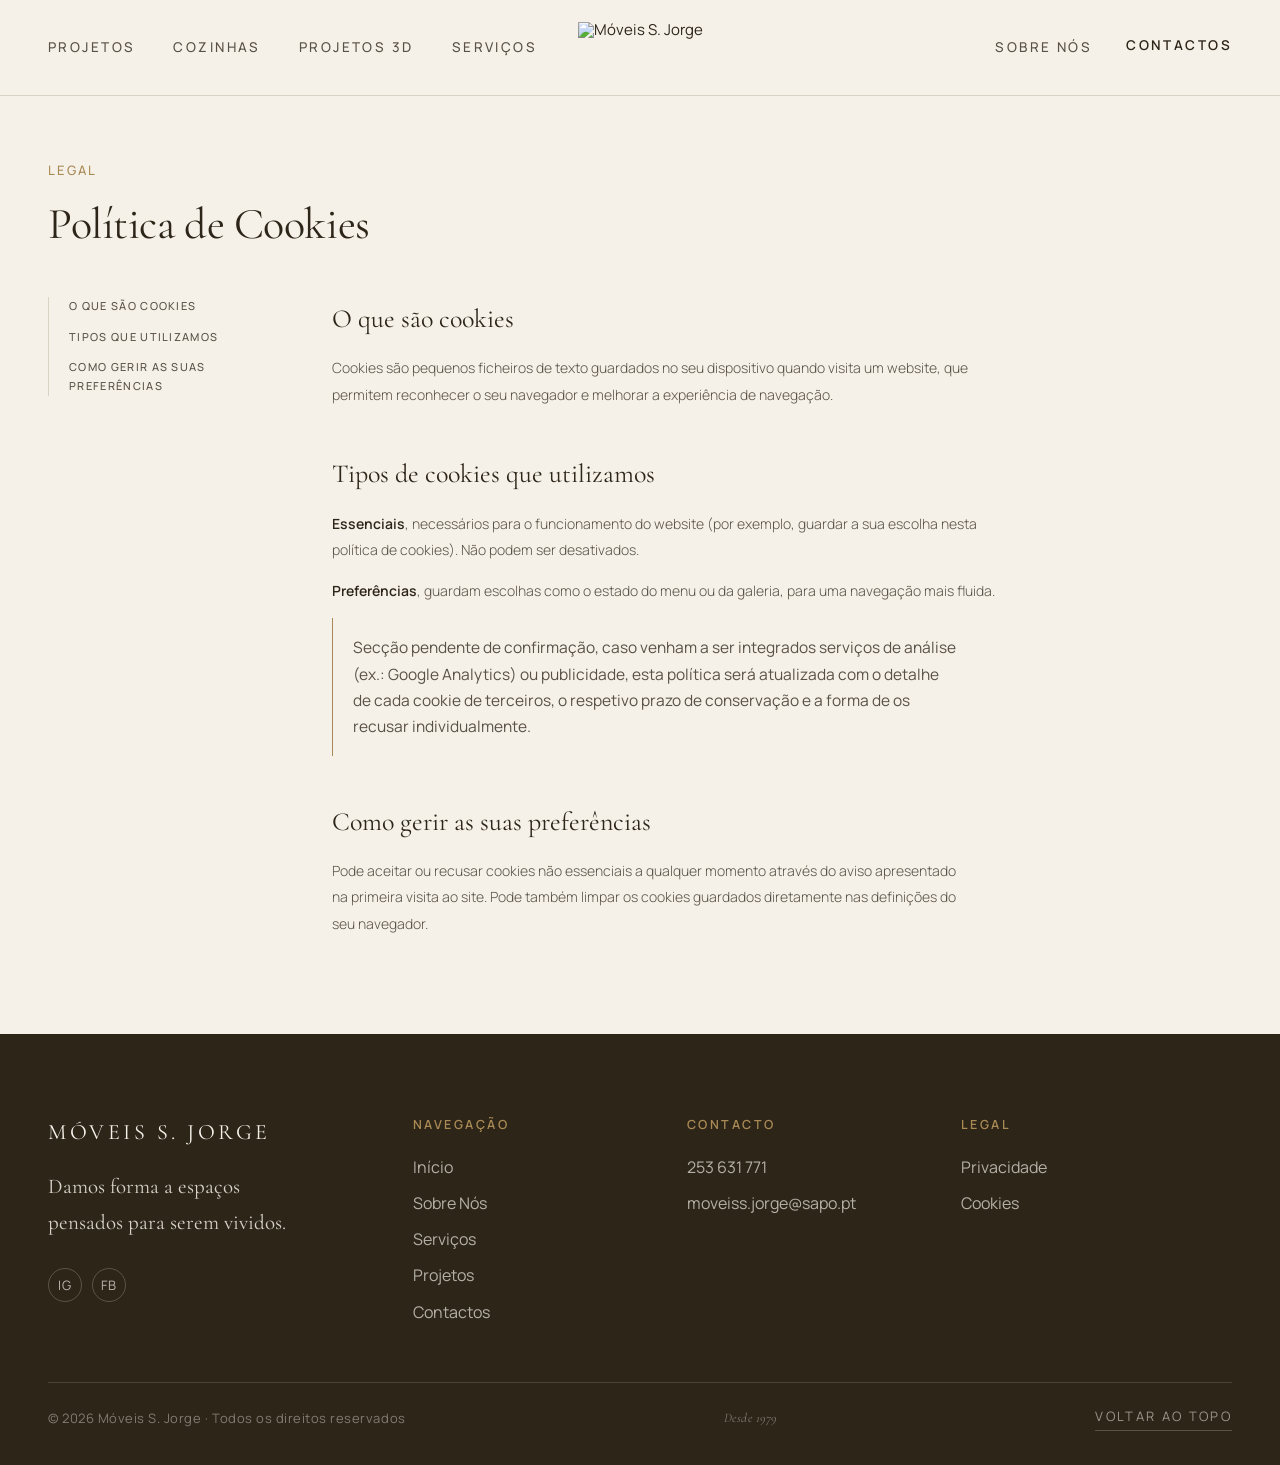
==== politica-de-cookies.html @ 5cee1e15 "Add files via upload" ====
<!DOCTYPE html>
<html lang="pt-PT">
<head>
<meta charset="UTF-8">
<meta name="viewport" content="width=device-width, initial-scale=1.0">
<title>Política de Cookies | Móveis S. Jorge</title>
<meta name="robots" content="noindex">
<link href="https://fonts.googleapis.com/css2?family=Cormorant+Garamond:ital,wght@0,300;0,400;0,500;0,600;1,300;1,400;1,500;1,600&family=Manrope:wght@300;400;500;600;700;800&display=swap" rel="stylesheet">
<link rel="stylesheet" href="css/style.css">
<link rel="stylesheet" href="css/mobile.css">
</head>
<body>

<nav class="nav" id="main-nav" role="navigation" aria-label="Navegação principal">
  <div class="nav-links">
    <a class="nav-link" href="projetos.html">Projetos</a>
    <a class="nav-link" href="projetos.html#cozinhas">Cozinhas</a>
    <a class="nav-link" href="projetos.html#propostas-3d">Projetos 3D</a>
    <a class="nav-link" href="servicos.html">Serviços</a>
  </div>
  <a class="nav-logo" href="index.html">
    <img src="assets/img/logo-sjorge.png" alt="Móveis S. Jorge" class="logo-img">
  </a>
  <div class="nav-right">
    <a class="nav-right-link" href="sobre-nos.html">Sobre Nós</a>
    <a class="nav-cta" href="sobre-nos.html#lojas">Contactos</a>
    <button class="nav-toggle" id="nav-toggle" aria-expanded="false" aria-controls="nav-panel" aria-label="Abrir menu">
      <span></span><span></span><span></span>
    </button>
  </div>
</nav>

<div class="nav-panel" id="nav-panel" role="dialog" aria-modal="true" aria-label="Menu de navegação">
  <div class="nav-panel-links">
    <a class="nav-panel-link" href="index.html">Início</a>
    <a class="nav-panel-link" href="sobre-nos.html">Sobre Nós</a>
    <a class="nav-panel-link" href="servicos.html">Serviços</a>
    <a class="nav-panel-link" href="projetos.html">Projetos</a>
    <a class="nav-panel-link" href="projetos.html#cozinhas">Cozinhas</a>
    <a class="nav-panel-link" href="projetos.html#propostas-3d">Projetos 3D</a>
    <a class="nav-panel-link" href="sobre-nos.html#lojas">Contactos</a>
  </div>
  <a class="btn btn-gold nav-panel-cta" href="sobre-nos.html#lojas">Pedir Orçamento</a>
</div>

<section class="section" style="padding-top:calc(var(--nav-h) + 64px)">
  <div class="container">
    <div class="eyebrow">Legal</div>
    <h1 class="h-xl" style="font-size:clamp(30px,4vw,44px);margin-bottom:48px">Política de Cookies</h1>

    <div class="legal">
      <nav class="legal-toc" aria-label="Índice">
        <a href="#oquesao">O que são cookies</a>
        <a href="#tipos">Tipos que utilizamos</a>
        <a href="#gestao">Como gerir as suas preferências</a>
      </nav>
      <div class="legal-body">
        <h2 id="oquesao">O que são cookies</h2>
        <p>Cookies são pequenos ficheiros de texto guardados no seu dispositivo quando visita um website, que permitem reconhecer o seu navegador e melhorar a experiência de navegação.</p>

        <h2 id="tipos">Tipos de cookies que utilizamos</h2>
        <p><strong>Essenciais</strong>, necessários para o funcionamento do website (por exemplo, guardar a sua escolha nesta política de cookies). Não podem ser desativados.</p>
        <p><strong>Preferências</strong>, guardam escolhas como o estado do menu ou da galeria, para uma navegação mais fluida.</p>

        <p class="legal-pending">Secção pendente de confirmação, caso venham a ser integrados serviços de análise (ex.: Google Analytics) ou publicidade, esta política será atualizada com o detalhe de cada cookie de terceiros, o respetivo prazo de conservação e a forma de os recusar individualmente.</p>

        <h2 id="gestao">Como gerir as suas preferências</h2>
        <p>Pode aceitar ou recusar cookies não essenciais a qualquer momento através do aviso apresentado na primeira visita ao site. Pode também limpar os cookies guardados diretamente nas definições do seu navegador.</p>
      </div>
    </div>
  </div>
</section>

<!-- FOOTER -->
<footer class="footer" role="contentinfo">
  <div class="footer-inner">
    <div class="footer-top">
      <div>
        <div class="footer-logo">Móveis S. Jorge</div>
        <div class="footer-tagline">Damos forma a espaços<br>pensados para serem vividos.</div>
        <div class="footer-social">
          <a class="footer-soc" href="https://www.instagram.com/moveiss.jorge" target="_blank" rel="noopener" aria-label="Instagram">ig</a>
          <a class="footer-soc" href="https://www.facebook.com/moveiss.jorge" target="_blank" rel="noopener" aria-label="Facebook">fb</a>
        </div>
      </div>
      <div class="fcol">
        <h5>Navegação</h5>
        <a href="index.html">Início</a>
        <a href="sobre-nos.html">Sobre Nós</a>
        <a href="servicos.html">Serviços</a>
        <a href="projetos.html">Projetos</a>
        <a href="sobre-nos.html#lojas">Contactos</a>
      </div>
      <div class="fcol">
        <h5>Contacto</h5>
        <a href="tel:253631771">253 631 771</a>
        <a href="mailto:moveiss.jorge@sapo.pt">moveiss.jorge@sapo.pt</a>
      </div>
      <div class="fcol">
        <h5>Legal</h5>
        <a href="politica-de-privacidade.html">Privacidade</a>
        <a href="politica-de-cookies.html">Cookies</a>
      </div>
    </div>
    <div class="footer-div"></div>
    <div class="footer-bot">
      <p class="footer-cp">© 2026 Móveis S. Jorge · Todos os direitos reservados</p>
      <p class="footer-ph">Desde 1979</p>
      <button class="footer-up" data-scroll-top aria-label="Voltar ao topo">Voltar ao topo</button>
    </div>
  </div>
</footer>

<script src="js/main.js"></script>
<template id="__bundler_thumbnail"><svg xmlns="http://www.w3.org/2000/svg" viewBox="0 0 100 100"><rect width="100" height="100" fill="#2E2519"/><text x="50" y="62" text-anchor="middle" font-family="Georgia,serif" font-size="34" fill="#F5F1E9">SJ</text></svg></template>
</body>
</html>
---- css/style.css ----
/* ============================================================
   Móveis S. Jorge — Folha de estilos global
   1. Tokens · 2. Base · 3. Utilitários · 4. Navegação
   5. Hero · 6. Blocos de conteúdo · 7. Formulário
   8. Galeria · 9. Legal · 10. Footer + Cookies · 11. Responsivo
   ============================================================ */

/* ---------- 1. TOKENS ---------- */
:root{
  --sr:"Cormorant Garamond",Georgia,serif;
  --ss:"Manrope","Helvetica Neue",Helvetica,Arial,sans-serif;

  --white:#FBFAF7;
  --ivory:#F5F1E9;
  --stone:#E7E1D6;
  --brown:#2E2519;
  --dark:#3B3126;
  --black:#111010;
  --gold:#A98A55;
  --tx1:#2E2519;
  --tx2:#6E6458;
  --line:#D9D2C5;

  --max:1560px;
  --pad:48px;
  --nav-h:96px;
  --sec-v:110px;
  --sec-v-sm:84px;

  --ease:cubic-bezier(.4,0,.2,1);
}

/* ---------- 2. BASE ---------- */
*,*::before,*::after{box-sizing:border-box}
html{-webkit-text-size-adjust:100%;scroll-behavior:smooth;scroll-padding-top:calc(var(--nav-h) + 20px)}
body{
  margin:0;background:var(--ivory);color:var(--tx1);
  font-family:var(--ss);font-size:15px;font-weight:300;line-height:1.7;
  text-wrap:pretty;-webkit-font-smoothing:antialiased;overflow-x:hidden;
}
img,video{max-width:100%;display:block}
h1,h2,h3,h4,h5,p,dl,dd,dt,figure{margin:0}
a{color:var(--brown);text-decoration:none;transition:color .25s var(--ease)}
a:hover{color:var(--gold)}
button{font:inherit;color:inherit;background:none;border:0;padding:0;cursor:pointer}
:focus-visible{outline:2px solid var(--gold);outline-offset:3px}
::selection{background:rgba(169,138,85,.22)}
body.is-locked{overflow:hidden}

/* ---------- 3. UTILITÁRIOS ---------- */
.container{max-width:var(--max);margin:0 auto;padding:0 var(--pad)}
.section{padding:var(--sec-v) 0}
.section--sm{padding:var(--sec-v-sm) 0}
.section--ivory{background:var(--ivory)}
.section--stone{background:var(--ivory)}
.section--dark{background:var(--dark);color:var(--ivory)}
.section--black{background:var(--black);color:var(--ivory)}
.grid-2{display:grid;grid-template-columns:1fr 1fr;gap:64px}

.eyebrow{
  display:flex;align-items:center;gap:8px;
  font-size:11px;font-weight:500;letter-spacing:.2em;text-transform:uppercase;
  color:var(--gold);margin-bottom:18px;
}
.eyebrow--onDark{color:rgba(169,138,85,.95)}

.h-xl{
  font-family:var(--sr);font-weight:400;line-height:1.14;letter-spacing:-.01em;
  font-size:clamp(38px,5.6vw,68px);color:inherit;
}
.h-xl em{font-style:italic}
.section--dark .h-xl,.section--black .h-xl{color:var(--ivory)}
.body-p{font-size:13.5px;font-weight:300;line-height:1.85;color:var(--tx2)}
.section--dark .body-p,.section--black .body-p{color:rgba(245,241,233,.72)}
.num-ghost{font-family:var(--sr);font-weight:400;letter-spacing:.14em;text-transform:uppercase;color:var(--gold)}

/* Botões */
.btn{
  display:inline-flex;align-items:center;gap:10px;
  padding:15px 30px;border:1px solid transparent;border-radius:2px;
  font-size:11px;font-weight:600;letter-spacing:.16em;text-transform:uppercase;
  cursor:pointer;transition:background .3s var(--ease),color .3s var(--ease),border-color .3s var(--ease);
}
.btn-gold{background:var(--gold);color:#fff}
.btn-gold:hover{background:#8E7344;color:#fff}
.btn-dark{background:var(--brown);color:var(--ivory)}
.btn-dark:hover{background:#000;color:var(--ivory)}
.btn-outline{border-color:var(--line);color:var(--brown);background:transparent}
.btn-outline:hover{border-color:var(--gold);color:var(--gold)}

.link{
  display:inline-block;font-size:11px;font-weight:600;letter-spacing:.16em;text-transform:uppercase;
  color:var(--brown);border-bottom:1px solid var(--line);padding-bottom:4px;cursor:pointer;
  transition:color .25s var(--ease),border-color .25s var(--ease);
}
.link:hover{color:var(--gold);border-color:var(--gold)}
.link-quiet{
  font-size:11px;font-weight:500;letter-spacing:.18em;text-transform:uppercase;
  color:rgba(245,241,233,.8);border-bottom:1px solid rgba(245,241,233,.3);padding-bottom:4px;
}
.link-quiet:hover{color:#fff;border-color:#fff}

/* Placeholders de imagem */
.media{
  position:relative;overflow:hidden;background:
    repeating-linear-gradient(135deg,rgba(46,37,25,.055) 0 6px,rgba(46,37,25,.02) 6px 12px),
    var(--stone);
  border:1px solid rgba(46,37,25,.07);
}
.ph{
  position:absolute;inset:0;display:flex;align-items:center;justify-content:center;
  padding:18px;text-align:center;
  font-family:ui-monospace,SFMono-Regular,Menlo,monospace;
  font-size:10px;line-height:1.7;letter-spacing:.06em;text-transform:uppercase;
  color:rgba(46,37,25,.5);
}
.ph--onDark{color:rgba(245,241,233,.62)}

/* Revelação ao scroll */
.fade-up{opacity:0;transform:translateY(26px);transition:opacity .9s var(--ease),transform .9s var(--ease)}
.fade-up.is-in{opacity:1;transform:none}
.fade-up-delay1{transition-delay:.12s}
.fade-up-delay2{transition-delay:.24s}
@media(prefers-reduced-motion:reduce){
  .fade-up{opacity:1;transform:none;transition:none}
  html{scroll-behavior:auto}
}

/* ---------- 4. NAVEGAÇÃO ---------- */
.nav{
  position:fixed;top:0;left:0;right:0;z-index:70;height:var(--nav-h);
  display:grid;grid-template-columns:1fr auto 1fr;align-items:center;
  padding:0 var(--pad);background:var(--ivory);
  border-bottom:1px solid var(--line);
  transition:background .4s var(--ease),border-color .4s var(--ease),height .4s var(--ease);
}
.nav.hero-top{background:transparent;border-color:transparent}
.nav.is-scrolled{background:rgba(245,241,233,.95);backdrop-filter:blur(12px);border-color:var(--line);height:76px}
.nav-links{display:flex;gap:38px}
.nav-link,.nav-right-link{
  font-size:12.5px;font-weight:500;letter-spacing:.18em;text-transform:uppercase;
  color:var(--tx2);white-space:nowrap;
}
.nav-link.active{color:var(--gold)}
.nav-logo{display:flex;align-items:center;line-height:1;justify-self:center}
.logo-img{display:block;height:52px;width:auto;transition:height .4s var(--ease),filter .4s var(--ease)}
.nav.is-scrolled .logo-img{height:40px}
.nav.hero-top:not(.is-scrolled) .logo-img{filter:brightness(0) invert(1)}
.logo-small{font-family:var(--sr);font-size:10px;letter-spacing:.4em;text-transform:uppercase;color:var(--tx2)}
.logo-main{font-family:var(--sr);font-size:22px;letter-spacing:.22em;text-transform:uppercase;color:var(--brown);margin-top:5px}
.nav-right{display:flex;align-items:center;gap:34px;justify-self:end}
.nav-cta{
  font-size:12.5px;font-weight:600;letter-spacing:.18em;text-transform:uppercase;
  color:var(--brown);border-bottom:1px solid transparent;padding-bottom:3px;
  transition:color .25s var(--ease),border-color .25s var(--ease);
}
.nav-cta:hover{border-color:var(--gold)}
.nav-cta.active{color:var(--gold);border-color:var(--gold)}
.nav-right-link.active{color:var(--gold)}
.nav-panel-link.active{color:var(--gold)}
.nav.hero-top:not(.is-scrolled) .nav-link,
.nav.hero-top:not(.is-scrolled) .nav-right-link,
.nav.hero-top:not(.is-scrolled) .logo-small{color:rgba(245,241,233,.82)}
.nav.hero-top:not(.is-scrolled) .logo-main,
.nav.hero-top:not(.is-scrolled) .nav-cta{color:var(--ivory)}
.nav.hero-top:not(.is-scrolled) .nav-toggle span{background:var(--ivory)}

.nav-toggle{display:none;width:26px;height:14px;position:relative}
.nav-toggle span{position:absolute;left:0;right:0;height:1.5px;background:var(--brown);transition:transform .35s var(--ease),opacity .25s var(--ease)}
.nav-toggle span:nth-child(1){top:0}
.nav-toggle span:nth-child(2){top:6px}
.nav-toggle span:nth-child(3){top:12px}
.nav-toggle.is-open span:nth-child(1){transform:translateY(6px) rotate(45deg)}
.nav-toggle.is-open span:nth-child(2){opacity:0}
.nav-toggle.is-open span:nth-child(3){transform:translateY(-6px) rotate(-45deg)}

.nav-panel{
  position:fixed;inset:0;z-index:65;background:var(--brown);
  display:flex;flex-direction:column;justify-content:center;align-items:flex-start;
  gap:16px;padding:120px var(--pad) 60px;
  opacity:0;visibility:hidden;transform:translateY(-12px);
  transition:opacity .4s var(--ease),transform .4s var(--ease),visibility .4s;
}
.nav-panel.is-open{opacity:1;visibility:visible;transform:none}
.nav-panel-links{display:flex;flex-direction:column;gap:14px}
.nav-panel-link{font-family:var(--sr);font-size:clamp(24px,5vw,34px);line-height:1.2;color:var(--ivory);letter-spacing:.01em}
.nav-panel-link:hover{color:var(--gold)}
.nav-panel-cta{margin-top:34px}

/* ---------- 5. HERO ---------- */
.hero{
  position:relative;min-height:74vh;display:flex;align-items:flex-end;
  padding:calc(var(--nav-h) + 60px) var(--pad) 72px;overflow:hidden;background:var(--brown);
}
.hero-bg{position:absolute;inset:0;background:
  repeating-linear-gradient(135deg,rgba(255,255,255,.04) 0 8px,rgba(0,0,0,.03) 8px 16px),
  var(--brown);}
.hero-video-wrap{position:absolute;inset:0;background:
  repeating-linear-gradient(135deg,rgba(255,255,255,.04) 0 8px,rgba(0,0,0,.03) 8px 16px),
  var(--brown);}
.hero-video-wrap video,.hero-video-wrap img{width:100%;height:100%;object-fit:cover;display:block}
.hero-ovl{position:absolute;inset:0;background:linear-gradient(180deg,rgba(17,16,14,.2) 0%,rgba(17,16,14,.62) 100%)}
.hero > .ph{z-index:1;inset:auto var(--pad) 24px auto;padding:0;text-align:right;color:rgba(245,241,233,.32)}
.hero-c{position:relative;z-index:2;max-width:var(--max);margin:0 auto;width:100%}
.hero-ey{font-size:11px;font-weight:500;letter-spacing:.24em;text-transform:uppercase;color:rgba(245,241,233,.7);margin-bottom:20px}
.hero-h1{font-family:var(--sr);font-weight:300;font-size:clamp(48px,9vw,112px);line-height:1;letter-spacing:-.02em;color:var(--ivory)}
.hero-headline{
  font-family:var(--sr);font-weight:600;font-size:clamp(40px,6.6vw,86px);
  line-height:.94;letter-spacing:-.005em;color:var(--ivory);
  text-transform:uppercase;
}
.hero-headline em{font-style:italic;font-weight:600}
.hero-sub{font-size:15px;font-weight:300;line-height:1.8;color:rgba(245,241,233,.78);max-width:460px;margin-top:22px}
.hero-lede{font-size:18.5px;font-weight:300;line-height:1.85;color:rgba(245,241,233,.76);max-width:440px;margin-top:26px}
.hero-quiet{
  display:inline-block;font-size:10.5px;font-weight:500;letter-spacing:.24em;text-transform:uppercase;
  color:rgba(245,241,233,.86);padding-bottom:6px;
  background-image:linear-gradient(rgba(245,241,233,.9),rgba(245,241,233,.9));
  background-repeat:no-repeat;background-position:0 100%;background-size:100% 1px;
  transition:background-size .55s var(--ease),color .3s var(--ease);
}
.hero-quiet:hover{color:#fff;background-size:28% 1px}
.hero-btns,.hero-cta-bar{display:flex;flex-wrap:wrap;align-items:center;gap:28px;margin-top:36px}
.hero-btn-dark{
  display:inline-flex;align-items:center;padding:16px 34px;border-radius:2px;
  background:rgba(17,16,14,.55);border:1px solid rgba(245,241,233,.35);color:var(--ivory);
  font-size:11px;font-weight:600;letter-spacing:.18em;text-transform:uppercase;
  transition:background .3s var(--ease),color .3s var(--ease);
}
.hero-btn-dark:hover{background:var(--ivory);color:var(--brown)}

/* ---------- 5b. CAPA ---------- */
.hero-headline span,.hero-headline em{display:block}
.cv-ey{font-size:10px;font-weight:500;letter-spacing:.34em;text-transform:uppercase;color:rgba(245,241,233,.78)}
.cv-rule{width:52px;height:1px;background:rgba(245,241,233,.55)}
.hero--light .hero-ovl{background:
  linear-gradient(90deg,rgba(17,16,14,.62) 0%,rgba(17,16,14,.3) 46%,rgba(17,16,14,0) 78%),
  linear-gradient(180deg,rgba(17,16,14,.44) 0%,rgba(17,16,14,.14) 32%,rgba(17,16,14,.5) 100%)}
.hero--light .hero-ey{color:var(--ivory);text-shadow:0 1px 18px rgba(17,16,14,.5)}
.hero--light .hero-h1,.hero--light .hero-sub{color:var(--ivory);text-shadow:0 2px 26px rgba(17,16,14,.55)}
.hero[data-cover="2"]{align-items:center;text-align:center}
.hero[data-cover="2"] .hero-ovl{background:linear-gradient(180deg,rgba(17,16,14,.3) 0%,rgba(17,16,14,.42) 100%)}
.hero[data-cover="2"] .cv-panel{max-width:880px;margin:0 auto}
.hero[data-cover="2"] .cv-rule{margin:24px auto 30px}
.hero[data-cover="2"] .hero-headline{
  font-size:clamp(32px,4.8vw,62px);font-weight:300;line-height:1.1;letter-spacing:.02em;
}
.hero[data-cover="2"] .hero-headline em{letter-spacing:.01em}
.hero[data-cover="2"] .hero-lede{max-width:520px;margin:30px auto 0}
.hero[data-cover="2"] .hero-cta-bar{justify-content:center}

/* ---------- 6. BLOCOS DE CONTEÚDO ---------- */
/* Barra de estatísticas */
.stats-bar{background:var(--ivory);color:var(--brown);padding:34px var(--pad);border-top:1px solid var(--brown);border-bottom:1px solid var(--brown)}
.stats-inner{max-width:var(--max);margin:0 auto;display:grid;grid-template-columns:repeat(3,minmax(0,1fr))}
.stats-item{padding:0 40px;display:flex;justify-content:center;opacity:0;transform:translateY(18px);transition:opacity 1s var(--ease),transform 1s var(--ease)}
.stats-item:nth-child(2){border-left:1px solid var(--brown);border-right:1px solid var(--brown);transition-delay:.14s}
.stats-item:nth-child(3){transition-delay:.28s}
.stats-bar.is-in .stats-item{opacity:1;transform:none}
.stats-num{display:flex;flex-direction:row;align-items:baseline;gap:16px;text-align:left;color:var(--brown)}
.stats-fig{
  font-family:var(--sr);font-size:clamp(38px,4vw,54px);font-weight:300;line-height:1;
  letter-spacing:-.035em;color:var(--brown);font-variant-numeric:tabular-nums;
}
.stats-plus{font-size:.52em;line-height:1;margin-left:.04em;letter-spacing:0;color:var(--brown)}
.stats-rule{display:none}
.stats-lbl{font-size:10px;font-weight:600;letter-spacing:.26em;text-transform:uppercase;color:var(--tx2);max-width:120px;line-height:1.6}

/* Introdução à marca (editorial — imagem e texto lado a lado) */
.intro{background:var(--ivory);padding:110px 0}
.intro-grid{
  max-width:var(--max);margin:0 auto;padding:0 var(--pad);
  display:grid;grid-template-columns:1.15fr 1fr;gap:80px;align-items:center;
}
.intro-media{aspect-ratio:1/1;width:calc(100% + var(--pad));margin-left:calc(-1 * var(--pad));border:0}
.intro-card{background:transparent;padding:0;margin:0;box-shadow:none;max-width:440px}
.intro-ey{font-size:10px;font-weight:500;letter-spacing:.32em;text-transform:uppercase;color:var(--gold);margin-bottom:26px}
.intro-h{font-family:var(--sr);font-size:clamp(32px,3.9vw,54px);font-weight:400;line-height:1.2;letter-spacing:-.012em;color:var(--brown);margin-bottom:26px}
.intro-h em{font-style:italic}
.intro-p{font-size:13.5px;font-weight:300;line-height:1.95;color:var(--tx2);margin-bottom:20px}
.intro-p:last-of-type{margin-bottom:36px}
.intro-link{
  display:inline-block;font-size:10.5px;font-weight:500;letter-spacing:.24em;text-transform:uppercase;
  color:var(--tx2);padding-bottom:6px;background-image:linear-gradient(var(--gold),var(--gold));
  background-repeat:no-repeat;background-position:0 100%;background-size:100% 1px;
  transition:color .3s var(--ease),background-size .55s var(--ease);
}
.intro-link:hover{color:var(--brown);background-size:28% 1px}

/* Candeeiro que acende ao scroll */
.lamp-scene img{filter:brightness(.74) saturate(.82) contrast(1.02);transition:filter 2.2s cubic-bezier(.22,1,.36,1)}
.lamp-scene.is-lit img{filter:brightness(1) saturate(1) contrast(1)}
.lamp-glow{
  position:absolute;left:52%;top:20%;width:72%;aspect-ratio:1/1;transform:translate(-50%,-50%);
  pointer-events:none;mix-blend-mode:screen;opacity:0;
  background:radial-gradient(circle,rgba(255,220,164,.62) 0%,rgba(255,203,132,.3) 34%,rgba(255,196,124,.1) 56%,transparent 72%);
}
.lamp-scene.is-lit .lamp-glow{animation:lampOn 2.4s cubic-bezier(.22,1,.36,1) forwards}
.lamp-halo{
  position:absolute;left:52%;top:20%;width:34%;aspect-ratio:2/1;transform:translate(-50%,-50%);
  pointer-events:none;mix-blend-mode:screen;opacity:0;
  background:radial-gradient(ellipse,rgba(255,242,214,.85) 0%,rgba(255,226,175,.35) 45%,transparent 72%);
  filter:blur(6px);
}
.lamp-scene.is-lit .lamp-halo{animation:lampOn 2.4s cubic-bezier(.22,1,.36,1) .05s forwards}
@keyframes lampOn{
  0%{opacity:0}
  10%{opacity:.75}
  16%{opacity:.08}
  26%{opacity:.9}
  34%{opacity:.25}
  100%{opacity:1}
}
@media (prefers-reduced-motion:reduce){
  .lamp-scene img{filter:none;transition:none}
  .lamp-scene .lamp-glow,.lamp-scene .lamp-halo{animation:none;opacity:1}
}

/* ===== PROCESSO — grelha com foto à esquerda ===== */
.pz{padding:clamp(56px,6.5vw,104px) 0}
.pz--stone{background:var(--stone)}
.pz--ivory{background:var(--ivory)}
.pz-ey{font-size:10.5px;font-weight:600;letter-spacing:.38em;text-transform:uppercase;color:#8A6E3F;margin-bottom:18px}
.pz-h{font-family:var(--sr);font-size:clamp(28px,3.4vw,44px);font-weight:300;line-height:1.08;letter-spacing:-.025em;color:var(--brown);margin-bottom:clamp(28px,3vw,44px)}
.pz-h em{font-style:italic}
.pz-grid{display:grid;grid-template-columns:0.82fr 1fr;gap:clamp(36px,5vw,84px);align-items:start}
.pz-photo{position:relative;overflow:hidden;background:var(--stone);aspect-ratio:4/5}
.pz-photo img{position:absolute;inset:0;width:100%;height:100%;object-fit:cover;display:block}
.pz-sticky{position:sticky;top:calc(var(--nav-h) + 28px)}
.pz-bleed{width:calc(100% + var(--pad));margin-left:calc(-1 * var(--pad))}

/* D — grelha 2×3 */
.pzd-grid{display:grid;grid-template-columns:1fr 1fr;gap:clamp(22px,2.6vw,36px) clamp(26px,3vw,46px)}
.pzd-cell{border-top:1px solid var(--line);padding-top:16px}
.pzd-n{font-family:var(--sr);font-size:clamp(24px,2.6vw,34px);font-weight:300;line-height:1;color:rgba(46,37,25,.6);margin-bottom:12px}
.pzd-name{font-family:var(--sr);font-size:clamp(16px,1.5vw,20px);font-weight:300;color:var(--brown);margin-bottom:6px}
.pzd-d{font-size:11.5px;font-weight:300;line-height:1.8;color:var(--tx2)}

@media (max-width:900px){
  .pz-grid{grid-template-columns:1fr;gap:32px}
  .pz-sticky{position:static}
  .pz-photo{aspect-ratio:3/2}
  .pz-bleed{width:calc(100% + var(--pad) * 2);margin-right:calc(-1 * var(--pad))}
  .pzd-grid{grid-template-columns:1fr}
}

/* Processo em régua horizontal */
.pr-head{max-width:720px;margin-bottom:84px}
.pr-ey{font-size:10px;font-weight:500;letter-spacing:.34em;text-transform:uppercase;color:var(--gold);margin-bottom:26px}
.pr-h{font-family:var(--sr);font-size:clamp(34px,4.6vw,62px);font-weight:400;line-height:1.1;letter-spacing:-.028em;color:var(--brown)}
.pr-h em{font-style:italic}

.pr-rail{position:relative}
.pr-track{
  list-style:none;margin:0;padding:0 0 52px;
  --pr-gap:72px;
  display:grid;grid-auto-flow:column;grid-auto-columns:minmax(360px,1fr);gap:var(--pr-gap);
  overflow-x:auto;scroll-snap-type:x proximity;
  scrollbar-width:none;-ms-overflow-style:none;cursor:grab;
}
.pr-track::-webkit-scrollbar{display:none}
.pr-track.is-dragging{cursor:grabbing;scroll-snap-type:none}
.pr-step{position:relative;scroll-snap-align:start;display:flex;flex-direction:column;user-select:none}
.pr-n{font-family:var(--sr);font-size:12px;letter-spacing:.3em;color:var(--tx2);margin-bottom:16px}
.pr-name{
  font-family:var(--sr);font-size:clamp(30px,3.1vw,44px);font-weight:400;line-height:1.14;
  letter-spacing:-.015em;color:var(--brown);margin-bottom:34px;min-height:1.14em;
}
.pr-dot{position:relative;display:block;width:100%;height:7px;margin-bottom:34px}
.pr-dot::before{
  content:"";position:absolute;left:0;top:0;width:7px;height:7px;border-radius:50%;
  background:var(--brown);z-index:1;
}
.pr-dot::after{
  content:"";position:absolute;left:7px;top:3px;right:calc(var(--pr-gap) * -1);
  height:1px;background:rgba(46,37,25,.22);
}
.pr-step:last-child .pr-dot::after{display:none}
.pr-lead{font-family:var(--sr);font-size:22px;font-weight:400;line-height:1.35;color:var(--brown);margin-bottom:14px;max-width:340px}
.pr-d{font-size:13px;font-weight:300;line-height:1.9;color:var(--tx2);max-width:340px}

.pr-bar{position:relative;height:1px;background:rgba(46,37,25,.14)}
.pr-bar-fill{
  position:absolute;left:0;top:-1px;height:3px;width:24%;background:var(--gold);
  transform-origin:left;transition:transform .12s linear;
}
.pr-hint{margin-top:20px;font-size:9.5px;font-weight:600;letter-spacing:.28em;text-transform:uppercase;color:var(--tx2)}

/* Serviços — três painéis full-bleed */
.svcp{background:var(--ivory);padding:var(--sec-v) 0 var(--sec-v)}
.svcp-panel{text-decoration:none}
.svcp-head{display:flex;flex-wrap:wrap;justify-content:space-between;align-items:flex-end;gap:32px;margin-bottom:56px}
.svcp-ey{font-size:9.5px;font-weight:500;letter-spacing:.34em;text-transform:uppercase;color:var(--gold);margin-bottom:22px}
.svcp-h{font-family:var(--sr);font-size:clamp(28px,3.4vw,44px);font-weight:400;line-height:1.16;letter-spacing:-.022em;color:var(--brown)}
.svcp-h em{font-style:italic}
.svcp-top-link{
  display:flex;align-items:center;gap:22px;padding-bottom:6px;
  font-size:10.5px;font-weight:500;letter-spacing:.24em;text-transform:uppercase;color:var(--tx2);
  transition:color .3s var(--ease);
}
.svcp-top-rule{display:block;width:56px;height:1px;background:var(--gold);transition:width .55s var(--ease)}
.svcp-top-link:hover{color:var(--brown)}
.svcp-top-link:hover .svcp-top-rule{width:88px}

.svcp-grid{display:grid;grid-template-columns:repeat(3,minmax(0,1fr));gap:1px;background:rgba(251,250,247,.9)}
.svcp-panel{
  position:relative;min-height:620px;overflow:hidden;
  display:flex;flex-direction:column;justify-content:flex-end;
  background:var(--brown);
}
.svcp-anchor{position:absolute;top:calc(var(--nav-h) * -1);left:0;width:1px;height:1px}
.svcp-ph{
  position:absolute;inset:0;display:flex;align-items:center;justify-content:center;
  padding:24px;text-align:center;
  background:repeating-linear-gradient(135deg,rgba(255,255,255,.05) 0 8px,rgba(0,0,0,.03) 8px 16px),#3B3126;
  font-family:ui-monospace,SFMono-Regular,Menlo,monospace;
  font-size:10px;line-height:1.8;letter-spacing:.08em;text-transform:uppercase;
  color:rgba(245,241,233,.42);
}
.svcp-ph img{position:absolute;inset:0;width:100%;height:100%;object-fit:cover;object-position:50% 80%;display:block;transition:transform 1.1s var(--ease)}
#decoracao .svcp-ph img,.svcp-panel[href$="#decoracao"] .svcp-ph img{object-position:50% 88%}
#mobiliario .svcp-ph img,.svcp-panel[href$="#mobiliario"] .svcp-ph img{object-position:50% 62%}
a.svcp-panel:hover .svcp-ph img{transform:scale(1.04)}
.svcp-scrim{
  position:absolute;inset:0;
  background:linear-gradient(180deg,rgba(17,16,14,.28) 0%,rgba(17,16,14,.62) 52%,rgba(17,16,14,.9) 100%);
  transition:opacity .6s var(--ease);
}
a.svcp-panel:hover .svcp-scrim{opacity:.88}
.svcp-body{position:relative;padding:0 44px 48px}
.svcp-n{
  display:block;font-family:var(--sr);font-size:11px;letter-spacing:.3em;
  color:var(--gold);margin-bottom:20px;
}
.svcp-t{
  font-family:var(--sr);font-size:clamp(28px,3vw,42px);font-weight:400;line-height:1.16;
  letter-spacing:-.015em;color:var(--ivory);margin-bottom:20px;
}
.svcp-d{font-size:13px;font-weight:300;line-height:1.9;color:rgba(245,241,233,.82);max-width:380px}
.svcp-foot{padding-top:52px;padding-bottom:0}

/* Equipa */
.tm-head{display:grid;grid-template-columns:1fr 1fr;gap:72px;align-items:end;margin-bottom:44px}
.tm-ey{font-size:10px;font-weight:500;letter-spacing:.34em;text-transform:uppercase;color:var(--gold);margin-bottom:24px}
.tm-h{font-family:var(--sr);font-size:clamp(32px,4vw,56px);font-weight:400;line-height:1.16;letter-spacing:-.022em;color:var(--brown)}
.tm-h em{font-style:italic}
.tm-p{font-size:13px;font-weight:300;line-height:1.95;color:var(--tx2);max-width:420px}
.tm-flow{position:relative;--tm-w:clamp(190px,20vw,280px)}
.tm-stage{
  position:relative;height:calc(var(--tm-w) * 1.34 + 34px);
  display:flex;align-items:center;justify-content:center;
  outline:none;touch-action:pan-y;cursor:grab;
}
.tm-stage.is-dragging{cursor:grabbing}
.tm-card{
  position:absolute;top:50%;left:50%;margin:0;width:var(--tm-w);aspect-ratio:3/4;
  background:var(--stone);overflow:hidden;
  transform:translate(-50%,-50%);
  transition:transform .82s var(--ease),opacity .82s var(--ease),box-shadow .82s var(--ease);
  will-change:transform;user-select:none;
}
.tm-card[data-state="far"]{pointer-events:none}
.tm-card[data-state="side"]{cursor:pointer}
.tm-card .tm-img{position:absolute;inset:0;background:var(--stone)}
.tm-card::after{
  content:"";position:absolute;inset:0;pointer-events:none;
  background:linear-gradient(180deg,rgba(46,37,25,0) 42%,rgba(28,22,14,.78) 100%);
  opacity:0;transition:opacity .82s var(--ease);
}
.tm-card[data-state="active"]::after{opacity:1}
.tm-cap{
  position:absolute;left:22px;right:22px;bottom:22px;z-index:2;
  display:flex;flex-direction:column;gap:6px;
  opacity:0;transform:translateY(10px);
  transition:opacity .7s var(--ease) .12s,transform .7s var(--ease) .12s;
}
.tm-card[data-state="active"] .tm-cap{opacity:1;transform:none}
.tm-name{font-family:var(--sr);font-size:clamp(19px,1.7vw,24px);font-weight:400;line-height:1.15;color:var(--ivory)}
.tm-role{font-size:9px;font-weight:600;letter-spacing:.26em;text-transform:uppercase;color:rgba(245,241,233,.72)}

.tm-nav{display:flex;align-items:center;justify-content:center;gap:28px;margin-top:44px}
.tm-arrow{
  width:44px;height:44px;border:1px solid rgba(46,37,25,.2);border-radius:50%;
  background:none;display:flex;align-items:center;justify-content:center;cursor:pointer;
  transition:border-color .5s var(--ease),background .5s var(--ease);
}
.tm-arrow:hover{border-color:var(--brown);background:rgba(46,37,25,.04)}
.tm-arrow-i{display:block;width:9px;height:9px;border-top:1px solid var(--brown);border-right:1px solid var(--brown)}
.tm-arrow-i--l{transform:rotate(-135deg);margin-left:-2px}
.tm-arrow-i--r{transform:rotate(45deg);margin-right:-2px}
.tm-dots{display:flex;align-items:center;gap:12px}
.tm-dot{
  width:5px;height:5px;border-radius:50%;border:0;padding:0;cursor:pointer;
  background:rgba(46,37,25,.24);transition:background .5s var(--ease),transform .5s var(--ease);
}
.tm-dot[aria-current="true"]{background:var(--gold);transform:scale(1.5)}

/* Números dentro do texto (Sobre Nós) */
.figs{
  display:grid;grid-template-columns:repeat(3,minmax(0,1fr));gap:34px;
  margin:48px 0 0;padding:30px 0 0;background:none;
  border-top:1px solid rgba(46,37,25,.16);
}
.figs-item{display:flex;flex-direction:column;align-items:flex-start;text-align:left;gap:10px}
.figs-n{
  display:flex;align-items:baseline;
  font-family:var(--sr);font-size:clamp(28px,3vw,38px);font-weight:300;line-height:1;
  letter-spacing:-.025em;color:var(--brown);font-variant-numeric:tabular-nums;
}
.figs-plus{font-size:.5em;font-weight:400;margin-right:.16em;color:var(--brown)}
.figs-l{margin:0;font-size:9.5px;font-weight:600;letter-spacing:.26em;text-transform:uppercase;color:var(--tx2)}

/* Cartões "essência" */
.essence{display:grid;grid-template-columns:repeat(3,minmax(0,1fr));gap:1px;background:rgba(46,37,25,.1)}
.section--dark .essence,.section--black .essence{background:rgba(245,241,233,.14)}
.essence-card{background:var(--ivory);padding:44px 36px 48px}
.section--dark .essence-card{background:var(--dark)}
.section--black .essence-card{background:var(--black)}
.essence-num{font-family:var(--sr);font-size:13px;letter-spacing:.22em;color:var(--gold);margin-bottom:26px}
.essence-h{font-family:var(--sr);font-size:23px;font-weight:400;line-height:1.25;margin-bottom:14px;color:inherit}
.essence-p{font-size:13px;font-weight:300;line-height:1.8;color:var(--tx2)}
.section--dark .essence-p,.section--black .essence-p{color:rgba(245,241,233,.66)}

/* "O que nos guia" — 5 variantes */
.gv{padding:clamp(52px,5.4vw,82px) 0}
.gv--dark{background:var(--brown)}
.gv-ey{font-size:10px;font-weight:600;letter-spacing:.42em;text-transform:uppercase;color:#8A6E3F;margin-bottom:18px}
.gv-ey--onDark{color:#C9A45C}
.gv-h{font-family:var(--sr);font-size:clamp(26px,3.2vw,42px);font-weight:600;line-height:1.1;letter-spacing:-.024em;color:var(--brown)}
.gv-h em{font-style:italic}
.gv-h--onDark{color:var(--ivory)}

/* E — numerais grandes */
.gve-head{max-width:620px;margin-bottom:clamp(28px,3.2vw,44px)}
.gve-cols{display:grid;grid-template-columns:repeat(3,minmax(0,1fr));gap:clamp(24px,3.4vw,58px)}
.gve-t{font-family:var(--sr);font-size:clamp(18px,1.8vw,23px);font-weight:300;color:var(--ivory);margin-bottom:8px}
.gve-d{font-size:12px;font-weight:300;line-height:1.85;color:rgba(245,241,233,.84)}
@media (max-width:820px){
  .gve-cols{grid-template-columns:1fr;gap:24px}
}


/* Stepnav de serviços */
.stepnav-progress{height:1px;background:rgba(46,37,25,.14);margin-top:44px;max-width:460px}
.stepnav-bar{height:100%;background:var(--gold);transition:width .5s var(--ease)}
.stepnav-layout{display:grid;grid-template-columns:1fr 1.05fr;gap:64px;align-items:start}
.stepnav-img-col{position:sticky;top:calc(var(--nav-h) + 40px)}
.stepnav-img-frame{aspect-ratio:4/5;width:100%;transition:background-color .6s var(--ease)}
.stepnav-img-ph{transition:opacity .3s var(--ease)}
.stepnav{display:flex;flex-direction:column;border-top:1px solid rgba(46,37,25,.14)}
.stepnav-item{
  display:block;width:100%;text-align:left;padding:26px 0 24px;
  border-bottom:1px solid rgba(46,37,25,.14);
}
.stepnav-head{display:flex;gap:22px;align-items:baseline}
.stepnav-n{font-family:var(--sr);font-size:13px;letter-spacing:.2em;color:var(--gold);padding-top:4px}
.stepnav-eyebrow{font-size:10px;font-weight:600;letter-spacing:.2em;text-transform:uppercase;color:var(--tx2);margin-bottom:8px}
.stepnav-title{font-family:var(--sr);font-size:clamp(20px,2.2vw,27px);font-weight:400;line-height:1.28;color:var(--brown);transition:color .3s var(--ease)}
.stepnav-item:hover .stepnav-title,.stepnav-item.active .stepnav-title{color:var(--gold)}
.stepnav-body{display:grid;grid-template-rows:0fr;overflow:hidden;transition:grid-template-rows .5s var(--ease),opacity .4s var(--ease);opacity:0}
.stepnav-item.active .stepnav-body{grid-template-rows:1fr;opacity:1}
.stepnav-body > *{min-height:0}
.stepnav-desc{font-size:13px;font-weight:300;line-height:1.85;color:var(--tx2);max-width:520px;padding:16px 0 0 56px}
.stepnav-note{
  margin:20px 0 4px 56px;padding:14px 18px;background:rgba(251,250,247,.72);
  border-left:1px solid var(--gold);
  font-size:10px;font-weight:600;letter-spacing:.16em;text-transform:uppercase;color:var(--gold);
}
.stepnav-note span{display:block;margin-top:8px;font-size:13px;font-weight:300;letter-spacing:0;text-transform:none;color:var(--tx2);line-height:1.7}
.stepnav-link{display:inline-block;margin:18px 0 6px 56px;font-size:11px;font-weight:600;letter-spacing:.16em;text-transform:uppercase;color:var(--brown);border-bottom:1px solid var(--line);padding-bottom:4px}
.stepnav-link:hover{color:var(--gold);border-color:var(--gold)}

.proj-tag{font-size:10px;font-weight:600;letter-spacing:.2em;text-transform:uppercase;color:var(--tx2);margin-bottom:14px}
.proj-name{font-family:var(--sr);font-weight:400;font-size:clamp(26px,2.6vw,36px);color:var(--brown);line-height:1.1;letter-spacing:-.02em}
.proj-desc{font-size:13px;font-weight:300;line-height:1.85;color:var(--tx2);margin-bottom:22px}

/* Projetos concluídos — grelha editorial escalonada */
.pw-head{text-align:center;margin-bottom:clamp(44px,5vw,78px)}
.pw-ey{font-size:10px;font-weight:600;letter-spacing:.42em;text-transform:uppercase;color:#8A6E3F;margin-bottom:22px}
.pw-ttl{
  font-family:var(--sr);font-weight:300;font-size:clamp(32px,4.4vw,60px);
  line-height:1.1;letter-spacing:-.026em;color:var(--brown);max-width:18ch;margin:0 auto;
}
.pw-ttl em{font-style:italic}
.pw-rule{width:34px;height:1px;background:rgba(46,37,25,.3);margin:clamp(22px,2.4vw,32px) auto 0}
.pw-sub{font-size:12px;font-weight:300;line-height:1.95;color:var(--tx2);max-width:44ch;margin:clamp(18px,2vw,26px) auto 0}
.pw-grid{display:grid;grid-template-columns:0.86fr 1.14fr;gap:clamp(26px,3.4vw,64px) clamp(26px,3.6vw,72px)}
.pw-col{display:flex;flex-direction:column;gap:clamp(30px,3.6vw,68px)}
.pw-col--b{padding-top:clamp(28px,5vw,96px)}
.pw-item{display:block;width:100%;text-align:left;cursor:pointer;background:none;border:0;padding:0}
.pw-frame{position:relative;overflow:hidden;background:var(--stone);width:100%}
.pw-frame img{position:absolute;inset:0;width:100%;height:100%;object-fit:cover;display:block;transition:transform 1.3s var(--ease)}
.pw-item:hover .pw-frame img{transform:scale(1.035)}
.pw-item--tall .pw-frame{aspect-ratio:4/5}
.pw-item--wide .pw-frame{aspect-ratio:4/3}
.pw-cap{display:flex;align-items:baseline;gap:10px;margin-top:14px}
.pw-n{font-family:var(--sr);font-size:12px;letter-spacing:.24em;color:rgba(46,37,25,.75)}
.pw-name{font-family:var(--sr);font-size:clamp(14px,1.3vw,17px);font-weight:400;letter-spacing:.02em;color:var(--brown)}
.pw-d{font-size:12px;font-weight:300;line-height:1.85;color:var(--tx2);margin-top:8px;max-width:44ch}
.pw-item:hover .pw-name{color:#8A6E3F}
@media (max-width:860px){
  .pw-grid{grid-template-columns:1fr;gap:clamp(26px,6vw,40px)}
  .pw-col{gap:clamp(26px,6vw,40px)}
  .pw-col--b{padding-top:0}
  .pw-item--tall .pw-frame{aspect-ratio:4/5}
}

.pw-ttl--caps{font-weight:400;font-size:clamp(18px,2vw,26px);letter-spacing:.16em;text-transform:uppercase;line-height:1.3;max-width:none}
/* Intro do processo — barra clara */
.pqi{background:var(--white);padding:clamp(24px,2.4vw,36px) 0}
.pqi-in{display:grid;grid-template-columns:minmax(0,0.8fr) minmax(0,1.2fr);gap:clamp(24px,4vw,72px);align-items:center}
.pqi-h{font-family:var(--sr);font-weight:300;font-size:clamp(26px,2.9vw,40px);line-height:1.12;letter-spacing:-.022em;color:var(--brown)}
.pqi-h em{font-style:italic}
.pqi-p{font-size:clamp(13px,1.05vw,15px);font-weight:300;line-height:1.75;color:var(--tx2);max-width:68ch}
@media (max-width:760px){.pqi-in{grid-template-columns:1fr;gap:14px}}

/* Processo — mosaico escuro */
.pq{padding:clamp(8px,1vw,16px) 0 var(--sec-v-sm)}
.pq--white{background:var(--white)}
.pq-grid{display:grid;grid-template-columns:repeat(3,minmax(0,1fr))}
.pq-grid--gap{gap:clamp(8px,1vw,14px)}
.pq-t{
  aspect-ratio:1/1;display:flex;flex-direction:column;justify-content:flex-start;
  padding:clamp(34px,4.2vw,68px) clamp(26px,3.4vw,56px);
}
.pq-n{font-family:var(--sr);font-weight:300;font-size:clamp(34px,3.6vw,54px);line-height:1;letter-spacing:-.01em;margin-bottom:clamp(16px,1.8vw,26px)}
.pq-name{font-family:var(--sr);font-weight:400;font-size:clamp(20px,2vw,29px);line-height:1.15;letter-spacing:.1em;text-transform:uppercase;margin-bottom:clamp(12px,1.4vw,18px)}
.pq-d{font-size:clamp(13px,1.05vw,15px);font-weight:300;line-height:1.8;max-width:32ch}
.pq-t--stone{background:#E4DACA}
.pq-t--stone .pq-n{color:#7A5F36}
.pq-t--stone .pq-name{color:var(--brown)}
.pq-t--stone .pq-d{color:#4A3F31}
.pq-p{aspect-ratio:1/1;position:relative;background:var(--stone);overflow:hidden}
.pq-p image-slot,.pq-p img{position:absolute;inset:0;object-fit:cover;position:absolute;inset:0;width:100%;height:100%;display:block}
@media (max-width:860px){
  .pq-grid{grid-template-columns:repeat(2,minmax(0,1fr))}
  .pq-t{aspect-ratio:auto;min-height:clamp(240px,42vw,340px)}
}
@media (max-width:540px){
  .pq-grid{grid-template-columns:1fr}
  .pq-t{min-height:0;padding:34px 28px}
  .pq-p{aspect-ratio:4/3}
}

/* Introdução à marca — imagem sobreposta */
.ixv{padding:clamp(48px,5.2vw,86px) 0}
.ixv--white{background:var(--white)}
.ix-ey{font-size:10px;font-weight:600;letter-spacing:.34em;line-height:1.9;text-transform:uppercase;color:#7A5F36;margin-bottom:clamp(16px,1.8vw,24px)}
.ix-h{font-family:var(--sr);font-weight:300;font-size:clamp(34px,4.2vw,60px);line-height:1.08;letter-spacing:-.025em;color:var(--brown);text-wrap:balance;max-width:13ch;margin-bottom:clamp(18px,2vw,28px)}
.ix-h em{font-style:italic}
.ix-p{font-size:clamp(13px,1.02vw,14.5px);font-weight:300;line-height:1.9;color:var(--tx2);max-width:46ch;margin-bottom:clamp(22px,2.4vw,32px)}
.ix-btn{
  display:inline-flex;align-items:center;white-space:nowrap;
  padding:0 0 7px;border:0;border-bottom:1px solid rgba(46,37,25,.45);color:var(--brown);background:transparent;
  font-family:var(--sr);font-size:15px;font-weight:400;letter-spacing:.03em;
  transition:color .4s var(--ease),border-color .4s var(--ease);
}
.ix-btn:hover{color:#8A6E3F;border-color:#8A6E3F}
.ixv image-slot,.ixv img{position:absolute;inset:0;object-fit:cover;position:absolute;inset:0;width:100%;height:100%;display:block}
.ixb-big,.ixb-small{position:relative;background:var(--stone)}

.ixb{
  display:grid;
  grid-template-columns:minmax(0,1fr) minmax(0,.66fr) minmax(0,1.62fr);
  grid-template-areas:"head head big" "text small big";
  column-gap:clamp(18px,2vw,32px);row-gap:clamp(18px,1.8vw,26px);
}
.ixb-head{grid-area:head;align-self:start;padding-right:clamp(0px,2vw,30px)}
.ixb-head .ix-h{max-width:17ch;margin-bottom:0;font-size:clamp(38px,4.4vw,68px);line-height:1.06}
.ixb-text{grid-area:text;align-self:stretch;display:flex;flex-direction:column;align-items:flex-start;gap:24px}
.ixb-text .ix-p{margin:0}
.ixb-text .ix-btn{margin-top:6px}
.ixb-text .ix-p{max-width:44ch;font-size:clamp(13.5px,1.05vw,15px);line-height:1.85}
.ixb-small{grid-area:small;align-self:stretch;min-height:clamp(260px,26vw,420px)}
.ixb-big{grid-area:big;align-self:stretch;min-height:clamp(440px,42vw,680px)}

@media (max-width:900px){
  .ixb{grid-template-columns:minmax(0,.8fr) minmax(0,1.2fr);grid-template-areas:"head head" "text text" "small big";row-gap:26px;column-gap:14px}
  .ixb-big{min-height:0;aspect-ratio:3/4}
  .ixb-small{align-self:stretch;aspect-ratio:auto}
  .ixb-head .ix-h{max-width:16ch}
}

/* Propostas 3D — uma visualização à sangria + texto ao lado */
.p3{background:var(--ivory);padding:clamp(48px,5.5vw,84px) 0}
.p3-duo{display:grid;grid-template-columns:1.32fr 1fr;gap:clamp(30px,4.4vw,80px);align-items:center}
.p3-fig{position:relative;margin:0;overflow:hidden;background:var(--stone);aspect-ratio:16/11;width:calc(100% + var(--pad));margin-left:calc(-1 * var(--pad))}
.p3-fig img{position:absolute;inset:0;width:100%;height:100%;object-fit:cover;display:block;transition:transform 1.4s var(--ease)}
.p3-fig:hover img{transform:scale(1.025)}
.p3-side{display:flex;flex-direction:column;align-items:flex-start;max-width:44ch}
.p3-ey{font-size:10px;font-weight:600;letter-spacing:.42em;text-transform:uppercase;color:#8A6E3F;margin-bottom:22px}
.p3-h{font-family:var(--sr);font-size:clamp(28px,3.4vw,46px);font-weight:300;line-height:1.14;letter-spacing:-.024em;color:var(--brown);margin-bottom:24px}
.p3-h em{font-style:italic}
.p3-p{font-size:12.5px;font-weight:300;line-height:2;color:var(--tx2);margin-bottom:34px}
.p3-btn{
  display:inline-flex;align-items:center;gap:14px;color:var(--brown);
  font-size:9.5px;font-weight:600;letter-spacing:.28em;text-transform:uppercase;
  padding-bottom:9px;border-bottom:1px solid rgba(46,37,25,.3);
  transition:color .45s var(--ease),border-color .45s var(--ease);
}
.p3-btn::after{content:"\2192";font-size:13px;letter-spacing:0;transition:transform .45s var(--ease)}
.p3-btn:hover{color:#8A6E3F;border-color:#8A6E3F}
.p3-btn:hover::after{transform:translateX(6px)}
@media (max-width:900px){
  .p3-duo{grid-template-columns:1fr;gap:30px}
  .p3-fig{aspect-ratio:4/3;width:calc(100% + var(--pad) * 2);margin-right:calc(-1 * var(--pad))}
  .p3-side{max-width:none}
}

/* Catálogos */
.cat{background:var(--stone);padding:var(--sec-v) 0}
.cat-intro{max-width:720px;margin:0 auto 88px;text-align:center}
.cat-ey{font-size:9.5px;font-weight:500;letter-spacing:.4em;text-transform:uppercase;color:var(--gold);margin-bottom:30px}
.cat-lede{
  font-family:var(--sr);font-size:clamp(22px,2.3vw,30px);font-weight:400;line-height:1.5;
  letter-spacing:.005em;color:var(--brown);
}
.cat-label{
  text-align:center;font-size:9.5px;font-weight:600;letter-spacing:.34em;
  text-transform:uppercase;color:var(--tx2);margin-bottom:40px;
}
.cat-row{display:grid;grid-template-columns:repeat(3,minmax(0,1fr));gap:28px;align-items:center}
.cat-fig{margin:0}
.cat-img{width:100%;border:0}
.cat-img img{position:absolute;inset:0;width:100%;height:100%;object-fit:cover;display:block;transition:transform 1s var(--ease)}
.cat-fig:hover .cat-img img{transform:scale(1.03)}
.cat-fig--a .cat-img{aspect-ratio:1/1}
.cat-fig--b .cat-img{aspect-ratio:3/4}
.cat-fig--c .cat-img{aspect-ratio:4/3}
.cat-cap{
  margin-top:20px;font-size:9.5px;font-weight:600;letter-spacing:.26em;
  text-transform:uppercase;color:var(--tx2);
}
.cat-foot{text-align:center;margin-top:72px}

/* Grelha de detalhes */
.det-grid{display:grid;grid-template-columns:repeat(4,minmax(0,1fr));grid-auto-rows:200px;gap:14px}
.det-tile{width:100%;height:100%}
.det-tile--tall{grid-row:span 2;grid-column:span 2}


/* Lojas — carrossel */
.stores-head{display:grid;grid-template-columns:1fr 1fr;gap:72px;align-items:end;margin-bottom:clamp(36px,4vw,56px)}
.stores-intro{font-size:13px;font-weight:300;line-height:1.95;color:var(--tx2);max-width:400px}

.scar{outline:none}
.scar-stage{position:relative;background:#fff}
.scar-slide{
  display:grid;grid-template-columns:minmax(0,1.08fr) minmax(0,.92fr);align-items:stretch;
  opacity:0;visibility:hidden;position:absolute;inset:0;
  transition:opacity .7s var(--ease);
}
.scar-slide.is-on{opacity:1;visibility:visible;position:relative}
.scar-shot{margin:0 0 0 calc(-1 * var(--pad));overflow:hidden;background:var(--stone)}
.scar-shot img{display:block;width:100%;height:100%;min-height:clamp(300px,34vw,460px);object-fit:cover}

.scar-panel{
  display:flex;flex-direction:column;align-items:flex-start;justify-content:center;
  padding:clamp(28px,3.6vw,56px) 0 clamp(28px,3.6vw,56px) clamp(28px,4vw,64px);
}
.scar-ey{font-size:10px;font-weight:600;letter-spacing:.3em;text-transform:uppercase;color:var(--gold);margin-bottom:16px}
.scar-name{font-family:var(--sr);font-size:clamp(30px,3.6vw,48px);font-weight:400;line-height:1.1;color:var(--brown)}
.scar-name em{font-style:italic;color:var(--tx2)}
.scar-rule{width:46px;height:1px;background:var(--line);margin:22px 0 24px}
.scar-txt{font-size:14.5px;font-weight:300;line-height:1.9;color:var(--tx2);max-width:430px;margin-bottom:24px}
.scar-addr{font-size:13.5px;font-weight:400;line-height:1.7;color:var(--brown);margin-bottom:8px}
.scar-hours{font-size:9.5px;font-weight:600;letter-spacing:.22em;text-transform:uppercase;color:var(--tx2)}
.scar-tel{
  margin-top:22px;font-size:13px;letter-spacing:.06em;color:var(--brown);
  border-bottom:1px solid rgba(46,37,25,.28);padding-bottom:3px;transition:color .3s var(--ease),border-color .3s var(--ease);
}
.scar-tel:hover{color:var(--gold);border-color:var(--gold)}

.scar-arrow{
  position:absolute;z-index:3;top:50%;transform:translateY(-50%);
  width:46px;height:46px;border-radius:50%;cursor:pointer;
  background:rgba(17,16,14,.34);border:1px solid rgba(245,241,233,.42);color:var(--ivory);
  font-size:15px;line-height:1;display:flex;align-items:center;justify-content:center;
  backdrop-filter:blur(3px);transition:background .3s var(--ease),border-color .3s var(--ease);
}
.scar-arrow:hover{background:rgba(17,16,14,.62);border-color:var(--ivory)}
.scar-arrow--prev{left:20px}
.scar-arrow--next{left:calc(52.7% - 66px)}

.scar-foot{
  display:flex;align-items:center;justify-content:space-between;gap:24px;
  margin-top:22px;padding-top:18px;border-top:1px solid var(--line);
}
.scar-dots{display:flex;gap:clamp(18px,2.4vw,38px)}
.scar-dot{
  background:none;border:0;padding:2px 0;cursor:pointer;text-align:left;
  font-size:10px;font-weight:600;letter-spacing:.24em;color:var(--tx2);opacity:.5;
  display:flex;align-items:baseline;gap:10px;transition:opacity .3s var(--ease);
}
.scar-dot span{font-family:var(--sr);font-size:13px;font-weight:400;letter-spacing:.02em;text-transform:none}
.scar-dot:hover{opacity:.85}
.scar-dot.is-on{opacity:1;color:var(--brown)}
.scar-count{font-size:10px;font-weight:600;letter-spacing:.26em;color:var(--tx2);opacity:.6}

@media (max-width:900px){
  .stores-head{grid-template-columns:1fr;gap:24px}
  .intro-media{width:calc(100% + var(--pad) * 2);margin-right:calc(-1 * var(--pad))}
  .scar-slide{grid-template-columns:1fr}
  .scar-shot img{min-height:240px}
  .scar-panel{padding:24px 0 0}
  .scar-shot{margin-left:calc(-1 * var(--pad));width:calc(100% + var(--pad) * 2)}
  .scar-arrow{top:120px}
  .scar-arrow--next{left:auto;right:20px}
  .scar-foot{flex-direction:column;align-items:flex-start;gap:14px}
  .scar-dots{flex-direction:column;gap:10px}
}


/* ---------- 7. FORMULÁRIO ---------- */
/* Cabeçalho de contactos */
.cthead{background:var(--ivory);padding:calc(var(--nav-h) + 44px) 0 clamp(32px,4vw,52px)}
.cthead-ey{font-size:10px;font-weight:500;letter-spacing:.34em;text-transform:uppercase;color:var(--gold);margin-bottom:28px}
.cthead-h{font-family:var(--sr);font-size:clamp(38px,6vw,76px);font-weight:300;line-height:1.02;letter-spacing:-.03em;color:var(--brown)}
.cthead-h em{font-style:italic}

/* Painel do pedido */
.formd{background:var(--ivory);padding:clamp(44px,5vw,72px) var(--pad)}
.formd-narrow{max-width:620px;margin:0 auto}
.formd-narrow-head{text-align:center;margin-bottom:clamp(28px,3vw,40px)}
.formd-narrow-head .formd-p{max-width:440px;margin:0 auto}
.formd-narrow-form{display:block}
.formd-narrow-foot{display:flex;flex-direction:column;align-items:center;gap:14px;margin-top:6px}
.formd-alt-inline{font-size:12px;letter-spacing:.06em;color:var(--tx2)}
.formd-alt-inline a{color:var(--brown);border-bottom:1px solid rgba(46,37,25,.28);padding-bottom:2px}
.formd-alt-inline a:hover{color:var(--gold);border-color:var(--gold)}
.field select{
  width:100%;padding:10px 0;background:transparent;border:0;border-bottom:1px solid var(--line);
  font-family:var(--ss);font-size:15px;font-weight:300;color:var(--brown);
  border-radius:0;appearance:none;-webkit-appearance:none;cursor:pointer;
  padding-right:26px;
  background-image:linear-gradient(45deg,transparent 50%,var(--tx2) 50%),linear-gradient(135deg,var(--tx2) 50%,transparent 50%);
  background-position:calc(100% - 10px) calc(50% + 1px),calc(100% - 5px) calc(50% + 1px);
  background-size:5px 5px;background-repeat:no-repeat;
  transition:border-color .25s var(--ease);
}
.field select:focus{outline:none;border-color:var(--gold)}
.formd-layout{
  display:grid;grid-template-columns:.85fr 1.15fr;gap:clamp(40px,5vw,88px);
  align-items:start;
}
.formd-aside{display:flex;flex-direction:column;align-items:flex-start;max-width:400px}
.formd-ey{font-size:10px;font-weight:500;letter-spacing:.34em;text-transform:uppercase;color:var(--gold);margin-bottom:14px}
.formd-h{font-family:var(--sr);font-size:clamp(28px,3.4vw,44px);font-weight:400;line-height:1.14;letter-spacing:-.024em;color:var(--brown);margin-bottom:14px}
.formd-h em{font-style:italic}
.formd-h--done{font-style:italic}
.formd-p{font-size:14px;font-weight:300;line-height:1.95;color:var(--tx2)}
.formd-alt{margin-top:36px;padding-top:24px;border-top:1px solid rgba(46,37,25,.16);width:100%;max-width:280px}
.formd-alt-l{font-size:9.5px;font-weight:600;letter-spacing:.28em;text-transform:uppercase;color:var(--tx2);margin-bottom:12px}
.formd-tel{font-family:var(--sr);font-size:clamp(24px,2.4vw,32px);font-weight:400;color:var(--brown);text-decoration:none;transition:color .5s var(--ease)}
.formd-tel:hover{color:var(--gold)}
.formd-body{background:var(--white);padding:clamp(32px,3.6vw,56px)}
.formd-pair{display:grid;grid-template-columns:1fr 1fr;gap:0 28px}
.form-summary{margin:0 0 28px}
.formd-send{
  padding:15px 34px;border:0;background:var(--brown);color:var(--ivory);cursor:pointer;
  font-size:9.5px;font-weight:600;letter-spacing:.26em;text-transform:uppercase;
  transition:background .5s var(--ease);
}
.formd-send:hover{background:var(--dark)}

.form-wrap{max-width:760px;margin:0 auto;background:var(--white);border:1px solid var(--line);padding:56px 56px 48px}
.form-progress{display:flex;gap:6px;margin-bottom:40px}
.form-progress-seg{flex:1;height:2px;background:rgba(46,37,25,.12);transition:background .4s var(--ease)}
.form-progress-seg.active{background:var(--gold)}
.form-step{display:none}
.form-step.active{display:block;animation:stepIn .45s var(--ease)}
@keyframes stepIn{from{opacity:0;transform:translateY(12px)}to{opacity:1;transform:none}}
.form-step-label{font-size:10px;font-weight:600;letter-spacing:.2em;text-transform:uppercase;color:var(--gold);margin-bottom:16px}
.form-step h2{font-family:var(--sr);font-size:clamp(26px,3.4vw,38px);font-weight:400;line-height:1.18;color:var(--brown);margin-bottom:34px}
.opt-grid{display:flex;flex-wrap:wrap;gap:10px;margin-bottom:36px}
.opt{
  padding:14px 22px;border:1px solid var(--line);border-radius:2px;background:transparent;
  font-size:12px;font-weight:500;letter-spacing:.06em;color:var(--tx2);
  transition:border-color .25s var(--ease),color .25s var(--ease),background .25s var(--ease);
}
.opt:hover{border-color:var(--gold);color:var(--brown)}
.opt.selected{background:var(--brown);border-color:var(--brown);color:var(--ivory)}
.field{margin-bottom:18px}
.field label{display:block;font-size:10px;font-weight:600;letter-spacing:.18em;text-transform:uppercase;color:var(--tx2);margin-bottom:6px}
.field input,.field textarea{
  width:100%;padding:10px 0;background:transparent;border:0;border-bottom:1px solid var(--line);
  font-family:var(--ss);font-size:15px;font-weight:300;color:var(--brown);
  transition:border-color .25s var(--ease);
}
.field textarea{min-height:96px;resize:vertical;line-height:1.75}
.field input:focus,.field textarea:focus{outline:none;border-color:var(--gold)}
.field input::placeholder,.field textarea::placeholder{color:rgba(110,100,88,.5)}
.field-err{display:none;margin-top:8px;font-size:11px;letter-spacing:.04em;color:#9A4A34}
.field.invalid input,.field.invalid textarea{border-color:#9A4A34}
.field.invalid .field-err{display:block}
.form-nav{display:flex;justify-content:space-between;align-items:center;gap:16px;margin-top:8px}
.form-back{font-size:11px;font-weight:600;letter-spacing:.16em;text-transform:uppercase;color:var(--tx2)}
.form-back:hover{color:var(--gold)}
.summary-row{display:flex;justify-content:space-between;gap:20px;padding:12px 0;border-bottom:1px solid var(--line)}
.summary-row dt{font-size:10px;font-weight:600;letter-spacing:.18em;text-transform:uppercase;color:var(--tx2)}
.summary-row dd{margin:0;font-size:14px;font-weight:300;color:var(--brown);text-align:right}
.form-done{display:none;text-align:center;padding:20px 0 10px}
.form-done.show{display:block;animation:stepIn .5s var(--ease)}

/* ---------- 8. GALERIA ---------- */
.gallery{
  position:fixed;inset:0;z-index:90;background:var(--black);color:var(--ivory);
  display:flex;flex-direction:column;padding:26px var(--pad) 40px;
  opacity:0;visibility:hidden;transition:opacity .4s var(--ease),visibility .4s;
}
.gallery.is-open{opacity:1;visibility:visible}
.gallery-top{display:flex;justify-content:space-between;align-items:flex-start;gap:20px;margin-bottom:22px}
.gallery-eyebrow{font-size:10px;font-weight:600;letter-spacing:.2em;text-transform:uppercase;color:rgba(245,241,233,.55);margin-bottom:8px}
.gallery-name{font-family:var(--sr);font-size:clamp(24px,3vw,36px);font-weight:400;color:var(--ivory)}
.gallery-close{width:44px;height:44px;border:1px solid rgba(245,241,233,.28);border-radius:50%;color:var(--ivory);font-size:15px;display:flex;align-items:center;justify-content:center;transition:background .25s var(--ease)}
.gallery-close:hover{background:rgba(245,241,233,.12)}
.gallery-body{flex:1;display:grid;grid-template-columns:1fr 320px;gap:40px;min-height:0}
.gallery-stage{position:relative;min-height:0}
.gallery-frame{
  width:100%;height:100%;position:relative;overflow:hidden;
  background:repeating-linear-gradient(135deg,rgba(245,241,233,.05) 0 8px,rgba(245,241,233,.02) 8px 16px),#1A1815;
  border:1px solid rgba(245,241,233,.1);
}
.gallery-nav{
  position:absolute;top:50%;transform:translateY(-50%);z-index:3;
  width:48px;height:48px;border-radius:50%;background:rgba(17,16,14,.6);
  border:1px solid rgba(245,241,233,.28);color:var(--ivory);font-size:22px;line-height:1;
  display:flex;align-items:center;justify-content:center;transition:background .25s var(--ease);
}
.gallery-nav:hover{background:rgba(245,241,233,.18)}
.gallery-prev{left:18px}
.gallery-next{right:18px}
.gallery-frame img{position:absolute;inset:0;width:100%;height:100%;object-fit:cover;display:block}
.gallery-side{display:flex;flex-direction:column;align-items:flex-start;gap:14px;overflow-y:auto}
.gallery-side .proj-desc{color:rgba(245,241,233,.72);margin-bottom:0}
.gallery-count{font-family:var(--sr);font-size:13px;letter-spacing:.2em;color:rgba(245,241,233,.5)}
.gallery-cta{margin-top:auto;padding-top:22px;border-top:1px solid rgba(245,241,233,.16);width:100%}
.gallery-cta p{font-family:var(--sr);font-size:17px;font-style:italic;color:var(--ivory);margin-bottom:16px}

/* ---------- 9. LEGAL ---------- */
.legal{display:grid;grid-template-columns:220px 1fr;gap:64px;align-items:start;max-width:1100px}
.legal-toc{position:sticky;top:calc(var(--nav-h) + 32px);display:flex;flex-direction:column;gap:12px;border-left:1px solid var(--line);padding-left:20px}
.legal-toc a{font-size:11px;font-weight:500;letter-spacing:.12em;text-transform:uppercase;color:var(--tx2)}
.legal-toc a:hover{color:var(--gold)}
.legal-body{max-width:680px}
.legal-body h2{font-family:var(--sr);font-size:26px;font-weight:400;color:var(--brown);margin:44px 0 14px;scroll-margin-top:calc(var(--nav-h) + 24px)}
.legal-body h2:first-child{margin-top:0}
.legal-body p{font-size:14px;font-weight:300;line-height:1.9;color:var(--tx2);margin-bottom:14px}
.legal-body strong{font-weight:600;color:var(--brown)}
.legal-pending{padding:16px 20px;background:var(--ivory);border-left:1px solid var(--gold);font-style:italic}

/* ---------- 10. FOOTER + COOKIES ---------- */
.footer{background:var(--brown);color:var(--ivory);padding:80px 0 34px}
.footer-inner{max-width:var(--max);margin:0 auto;padding:0 var(--pad)}
.footer-top{display:grid;grid-template-columns:1.4fr 1fr 1fr 1.2fr;gap:48px}
.footer-logo{font-family:var(--sr);font-size:22px;letter-spacing:.16em;text-transform:uppercase;color:var(--ivory);margin-bottom:18px}
.footer-tagline{font-family:var(--sr);font-size:15px;font-style:italic;line-height:1.7;color:rgba(245,241,233,.6)}
.footer-social{display:flex;gap:10px;margin-top:28px}
.footer-soc{
  width:34px;height:34px;border:1px solid rgba(245,241,233,.22);border-radius:50%;
  display:flex;align-items:center;justify-content:center;
  font-size:10px;letter-spacing:.06em;text-transform:uppercase;color:rgba(245,241,233,.7);
  transition:border-color .25s var(--ease),color .25s var(--ease);
}
.footer-soc:hover{border-color:var(--gold);color:var(--gold)}
.fcol{display:flex;flex-direction:column;gap:9px}
.fcol h5{font-size:10px;font-weight:600;letter-spacing:.2em;text-transform:uppercase;color:var(--gold);margin-bottom:10px}
.fcol a{font-size:13px;font-weight:300;color:rgba(245,241,233,.68)}
.fcol a:hover{color:var(--gold)}
.footer-div{height:1px;background:rgba(245,241,233,.14);margin:56px 0 22px}
.footer-bot{display:flex;flex-wrap:wrap;justify-content:space-between;align-items:center;gap:16px}
.footer-cp,.footer-ph{font-size:11px;color:rgba(245,241,233,.42);letter-spacing:.04em}
.footer-cp a{color:rgba(245,241,233,.6)}
.footer-cp a:hover{color:var(--gold)}
.footer-ph{font-family:var(--sr);font-style:italic}
.footer-up{font-size:10px;font-weight:600;letter-spacing:.18em;text-transform:uppercase;color:rgba(245,241,233,.55);border-bottom:1px solid rgba(245,241,233,.22);padding-bottom:3px}
.footer-up:hover{color:var(--gold);border-color:var(--gold)}

.cookie{
  position:fixed;left:var(--pad);right:var(--pad);bottom:24px;z-index:80;
  display:none;flex-wrap:wrap;justify-content:space-between;align-items:center;gap:22px;
  padding:24px 30px;background:var(--brown);color:var(--ivory);border-radius:3px;
  box-shadow:0 20px 50px rgba(17,16,14,.28);
}
.cookie.is-open{display:flex;animation:stepIn .5s var(--ease)}
.cookie-txt{font-size:12.5px;font-weight:300;line-height:1.75;color:rgba(245,241,233,.78);max-width:620px}
.cookie-txt a{color:var(--gold);border-bottom:1px solid rgba(169,138,85,.5)}
.cookie-btns{display:flex;flex-wrap:wrap;align-items:center;gap:14px}
.cookie-manage{font-size:10px;font-weight:600;letter-spacing:.16em;text-transform:uppercase;color:rgba(245,241,233,.6);border-bottom:1px solid rgba(245,241,233,.22);padding-bottom:3px}
.cookie-manage:hover{color:var(--gold);border-color:var(--gold)}

/* ---------- 11. RESPONSIVO ---------- */
@media(max-width:980px){
  .intro-grid{grid-template-columns:1fr;gap:48px}
  .intro-card{max-width:560px}
  .intro-media{aspect-ratio:3/2}
  .cthead{padding:calc(var(--nav-h) + 32px) 0 36px}
  .formd{padding:64px 0 72px}
  .formd-layout{grid-template-columns:1fr;gap:36px}
  .formd-aside{max-width:none}
  .formd-body{padding:32px 24px 28px}
  .formd-pair{grid-template-columns:1fr;gap:0}
  .pr-track{grid-auto-columns:minmax(300px,1fr);--pr-gap:52px}
  .pr-head{margin-bottom:56px}
  .svcp-grid{grid-template-columns:1fr}
  .svcp-panel{min-height:560px}
  .svcp-body{padding:0 32px 40px}
  .svcp-head{margin-bottom:40px}
}
@media(max-width:1200px){
  :root{--pad:36px;--sec-v:88px;--sec-v-sm:68px}
  .footer-top{grid-template-columns:1fr 1fr}
  .gallery-body{grid-template-columns:1fr 260px}
}
@media(max-width:980px){
  .nav-links,.nav-right-link,.nav-cta{display:none}
  .nav-toggle{display:block}
  .nav{grid-template-columns:1fr auto}
  .nav-logo{justify-self:start}
  .logo-img{height:44px}
  .nav-toggle{width:28px}
  .grid-2,.stepnav-layout{grid-template-columns:1fr;gap:40px}
  .stepnav-img-col{position:static}
  .stepnav-img-frame{aspect-ratio:16/10}
  .essence{grid-template-columns:1fr}
  .tm-head{grid-template-columns:1fr;gap:26px;margin-bottom:36px}
  .tm-flow{--tm-w:clamp(168px,52vw,240px)}
  .tm-nav{margin-top:32px}
  .stores-grid{grid-template-columns:1fr;gap:40px}
  .stores-head{grid-template-columns:1fr;gap:28px;margin-bottom:52px}
  .cat{padding:var(--sec-v-sm) 0}
  .cat-intro{margin-bottom:56px}
  .cat-row{grid-template-columns:1fr;gap:44px}
  .cat-fig .cat-img{aspect-ratio:4/3}
  .det-grid{grid-template-columns:repeat(2,minmax(0,1fr));grid-auto-rows:160px}
  .det-tile--tall{grid-column:span 2;grid-row:span 1}
  .gallery-body{grid-template-columns:1fr;grid-template-rows:minmax(240px,1fr) auto}
  .legal{grid-template-columns:1fr;gap:36px}
  .legal-toc{position:static}
  .form-wrap{padding:36px 26px 30px}
}
@media(max-width:640px){
  :root{--pad:20px;--nav-h:64px}
  body{font-size:14px}
  .stepnav-desc,.stepnav-note,.stepnav-link{margin-left:0;padding-left:0}
  .stepnav-note{padding:14px 16px}
  .pr-track{grid-auto-columns:minmax(260px,1fr);--pr-gap:40px}
  .cookie{left:12px;right:12px;bottom:12px;padding:20px}
  .footer-top{grid-template-columns:1fr;gap:36px}
  .stats-inner{grid-template-columns:1fr;gap:44px}
  .stats-item{padding:0}
  .stats-item:nth-child(2){border-left:0;border-right:0;border-top:1px solid var(--brown);border-bottom:1px solid var(--brown);padding:32px 0}
  .gallery{padding:18px 16px 26px}
  .gallery-nav{width:38px;height:38px}
  .pzd-grid{grid-template-columns:1fr}
}


/* ============ HARMONIZAÇÃO GLOBAL — linguagem "A nossa história" ============ */
:root{--sec-v:clamp(64px,6.4vw,100px);--sec-v-sm:clamp(52px,5vw,80px)}
.ixv,.gv,.p3,.svcp,.cat,.exp-section{padding-top:var(--sec-v)!important;padding-bottom:var(--sec-v)!important}
.eyebrow,.ix-ey,.svcp-ey,.gv-ey,.p3-ey,.pw-ey,.cat-ey,.scar-ey,.exp-eyebrow{
  font-family:var(--ss)!important;font-size:11px!important;font-weight:500!important;
  letter-spacing:.2em!important;line-height:1.6!important;text-transform:uppercase!important;
  color:var(--gold)!important;margin-bottom:18px!important;
}
.ix-h,.exp-title,.svcp-h,.gv-h,.pqi-h,.p3-h,.pw-ttl{
  font-family:var(--sr)!important;font-size:clamp(30px,4vw,44px)!important;
  line-height:1.14!important;letter-spacing:-.01em!important;text-wrap:balance;
}
.ix-h,.exp-title,.svcp-h,.pqi-h,.p3-h,.pw-ttl{font-weight:400!important}
.ixb-head .ix-h{max-width:16ch}
.ix-h em,.exp-title em,.svcp-h em,.gv-h em,.pqi-h em,.p3-h em,.pw-ttl em{font-style:italic}
.svcp-t,.gve-t,.scar-name,.pq-name{font-family:var(--sr)!important;font-weight:400;letter-spacing:-.005em}
.body-p,.ixb-text .ix-p,.pqi-p,.p3-p{
  font-family:var(--ss)!important;font-size:14px!important;font-weight:300!important;
  line-height:1.85!important;color:var(--tx2);
}
.ix-btn,.svcp-top-link,.intro-link,.p3-btn,.exp-cta,.link{
  font-family:var(--sr)!important;font-size:15px!important;font-weight:400!important;
  letter-spacing:.03em!important;text-transform:none!important;
}
.link,.p3-btn{border-bottom:1px solid rgba(46,37,25,.45)!important;padding-bottom:7px!important}
.link:hover,.p3-btn:hover{color:#8A6E3F!important;border-color:#8A6E3F!important}


/* ============ LEGIBILIDADE — textos ligeiramente maiores ============ */
html{-webkit-text-size-adjust:100%}
.body-p,.ixb-text .ix-p,.pqi-p,.p3-p,.ix-p,.essence-p,.stores-intro,.scar-addr,.scar-hours{font-size:clamp(15px,1.12vw,16.5px)!important;line-height:1.8!important}
.gve-p,.svcp-p,.svcp-d,.pq-d,.pq-txt,.pw-p,.exp-p,.exp-desc,.cat-p,.gallery-desc,.p3-d{font-size:clamp(14.5px,1.05vw,16px)!important;line-height:1.75!important}
.eyebrow,.ix-ey,.svcp-ey,.gv-ey,.p3-ey,.pw-ey,.cat-ey,.scar-ey,.exp-eyebrow{font-size:12px!important}
.figs-l,.exp-label,.cat-label,.gallery-eyebrow{font-size:11px!important}
.ix-btn,.svcp-top-link,.intro-link,.p3-btn,.exp-cta,.link{font-size:16.5px!important}
.svcp-t,.gve-t,.pq-name{font-size:clamp(21px,1.7vw,26px)!important}
.scar-tel{font-size:17px!important}
.nav-link,.nav-right-link{font-size:12px!important}
.footer-tagline{font-size:17px!important}
.fcol a{font-size:14px!important}
.fcol a[style*="font-size:11px"]{font-size:12.5px!important}
.fcol h5{font-size:11.5px!important}
.gve-d,.pw-d,.pw-sub,.proj-desc,.pzd-d,.pr-d,.tm-p,.stepnav-desc,.intro-p{font-size:clamp(14.5px,1.05vw,16px)!important;line-height:1.75!important}
.hero-ey,.cv-ey,.intro-ey,.pz-ey,.pr-ey,.tm-ey,.stepnav-eyebrow,.cthead-ey,.formd-ey{font-size:12px!important}
.stats-lbl,.proj-tag,.svcp-n,.pw-n,.pr-n,.scar-count,.gallery-count,.stepnav-note,.form-step-label{font-size:11.5px!important}
.hero-quiet,.link-quiet,.hero-btn-dark,.btn,.stepnav-link,.form-back{font-size:12px!important}
.cookie-txt{font-size:14px!important}.cookie-manage,.footer-up,.footer-soc{font-size:11px!important}

/* ============ TEXTOS DE APOIO — sans legível, sem itálico fino ============ */
:root{--tx2:#5A5146}
.exp-sub,.pw-sub,.hero-sub,.stores-intro,.pqi-p,.cat-cap,.gallery-cta p,.legal-pending{
  font-family:var(--ss)!important;font-style:normal!important;font-weight:400!important;
  font-size:clamp(15.5px,1.15vw,17px)!important;line-height:1.7!important;letter-spacing:0!important;
}
.exp-sub,.pw-sub,.stores-intro,.pqi-p{color:var(--tx2)!important}
.exp-sub{max-width:52ch;margin:0 auto}
.hero-sub{font-size:clamp(16px,1.3vw,19px)!important;color:rgba(245,241,233,.92)}
.hero--light .hero-sub{color:rgba(245,241,233,.92)!important}
.cat-cap{font-size:14px!important;font-weight:500!important;letter-spacing:.02em!important;color:var(--brown)}
.footer-tagline{font-family:var(--sr)!important;font-style:normal!important;font-weight:400!important;font-size:19px!important;color:rgba(245,241,233,.85)!important}
.exp-label{font-family:var(--ss)!important;font-weight:600!important;font-size:11.5px!important;letter-spacing:.2em!important;color:rgba(245,241,233,.9)!important}
.pzd-name,.gve-t{font-weight:400!important}
.pzd-n{color:var(--brown)!important}
.scar-name em{color:var(--brown)!important}
.body-p,.ix-p,.ixb-text .ix-p,.pqi-p,.p3-p,.essence-p,.svcp-d,.pq-d,.p3-d,.pw-d,.gve-d,.proj-desc,.stepnav-desc,.scar-addr,.scar-hours{font-weight:400!important}
.fcol a[style*="rgba(245,241,233,.25)"],.fcol a[style*="rgba(245,241,233,.3)"]{color:rgba(245,241,233,.62)!important}

/* ============ LEGIBILIDADE v2 ============ */
body{font-weight:400}
.body-p,.ix-p,.ixb-text .ix-p,.p3-p,.essence-p,.stores-intro,.scar-addr,.scar-hours,.pqi-p,.exp-sub,.pw-sub{font-size:clamp(16.5px,1.2vw,18px)!important;line-height:1.75!important}
.svcp-d,.pq-d,.p3-d,.pw-d,.gve-d,.proj-desc,.stepnav-desc,.pzd-d,.pr-d,.tm-p,.intro-p{font-size:clamp(16px,1.12vw,17.5px)!important;line-height:1.7!important}
.hero-sub{font-size:clamp(17px,1.4vw,20px)!important}
.ix-h,.exp-title,.svcp-h,.gv-h,.pqi-h,.p3-h,.pw-ttl{font-size:clamp(32px,4.2vw,50px)!important}
.svcp-t,.gve-t,.pq-name,.scar-name{font-size:clamp(23px,1.9vw,29px)!important}
.pw-name,.exp-name{font-size:clamp(24px,2.2vw,32px)!important}
.eyebrow,.ix-ey,.svcp-ey,.gv-ey,.p3-ey,.pw-ey,.cat-ey,.scar-ey,.exp-eyebrow,.hero-ey,.cv-ey,.intro-ey,.pz-ey,.pr-ey,.tm-ey,.stepnav-eyebrow,.cthead-ey,.formd-ey{font-size:13px!important;letter-spacing:.18em!important}
.figs-l,.exp-label,.cat-label,.gallery-eyebrow,.stats-lbl,.proj-tag,.scar-count,.gallery-count,.stepnav-note,.form-step-label{font-size:12.5px!important;letter-spacing:.16em!important}
.svcp-n,.pw-n,.pr-n{font-size:13px!important;font-weight:500!important}
.scar-dot{font-size:12px!important}
.cat-cap{font-size:15.5px!important}
.nav-link,.nav-right-link{font-size:13.5px!important}
.nav-cta{font-size:13.5px!important}
.btn,.hero-quiet,.link-quiet,.hero-btn-dark,.stepnav-link,.form-back{font-size:13.5px!important}
.ix-btn,.svcp-top-link,.intro-link,.p3-btn,.exp-cta,.link{font-size:18px!important}
.scar-tel{font-size:19px!important}
.fcol h5{font-size:12.5px!important}
.fcol a{font-size:16px!important;font-weight:400!important}
.fcol a[style*="font-size:11px"]{font-size:14px!important}
.footer-cp,.footer-ph,.footer-up,.footer-bottom a,.footer-soc{font-size:13px!important;font-weight:400!important}
.footer-tagline{font-size:21px!important}
.cookie-txt{font-size:15px!important}

/* Intro home — foto de detalhe horizontal sob o texto */
.ixb{grid-template-columns:minmax(0,1fr) minmax(0,1.08fr)!important;grid-template-areas:"head big" "text big" "small big"!important;grid-template-rows:auto auto 1fr!important;column-gap:clamp(28px,3.4vw,64px)!important;row-gap:clamp(20px,2vw,30px)!important}
.ixb-head .ix-h{max-width:15ch!important}
.ixb-text{align-self:start!important;gap:22px!important}
.ixb-text .ix-p{max-width:52ch!important}
.ixb-small{align-self:end!important;min-height:0!important;aspect-ratio:3/2!important;margin-top:clamp(6px,1vw,14px)}
.ixb-big{min-height:clamp(560px,50vw,780px)!important}
@media (max-width:900px){
  .ixb{grid-template-columns:1fr!important;grid-template-areas:"head" "text" "small" "big"!important;grid-template-rows:auto!important}
  .ixb-big{min-height:0!important;aspect-ratio:4/5!important}
}

/* Intro home — imagens mais contidas */
.ixb{max-width:1240px;margin:0 auto;grid-template-columns:minmax(0,1.15fr) minmax(0,.85fr)!important;align-items:start}
.ixb-small{aspect-ratio:16/9!important;max-width:88%}
.ixb-big{min-height:0!important;aspect-ratio:4/5!important;align-self:start!important}
@media (max-width:900px){.ixb-small{max-width:none}.ixb-big{aspect-ratio:4/5!important}}
@media (min-width:901px){
  .ixb-big{align-self:stretch!important;aspect-ratio:auto!important;min-height:0!important}
  .ixb-small{align-self:end!important;aspect-ratio:2/1!important;max-width:80%}
}

/* Intro home — opção B */
.ixc{display:grid;grid-template-columns:minmax(0,1fr) minmax(0,1fr) minmax(0,.78fr);gap:clamp(20px,2.4vw,40px);align-items:center;max-width:1240px;margin:0 auto}
.ixc-text{display:flex;flex-direction:column;align-items:flex-start;gap:22px}
.ixc-ey{font-size:13px;font-weight:500;letter-spacing:.18em;text-transform:uppercase;color:var(--gold);margin:0}
.ixc-h{font-family:var(--sr);font-weight:400;font-size:clamp(34px,4.2vw,50px);line-height:1.12;letter-spacing:-.01em;color:var(--brown);text-wrap:balance}
.ixc-h em{font-style:italic}
.ixc-p{font-family:var(--ss);font-size:clamp(16px,1.2vw,17.5px);font-weight:400;line-height:1.75;color:var(--tx2);max-width:48ch;margin:0}
.ixc-btn{display:inline-flex;font-family:var(--sr);font-size:18px;letter-spacing:.03em;color:var(--brown);padding-bottom:7px;border-bottom:1px solid rgba(46,37,25,.45);transition:color .4s var(--ease),border-color .4s var(--ease)}
.ixc-btn:hover{color:#8A6E3F;border-color:#8A6E3F}
.ixc-big,.ixc-small{position:relative;overflow:hidden;background:var(--stone)}
.ixc-big{aspect-ratio:4/5}
.ixc-small{aspect-ratio:1/1;align-self:end}
.ixc img{position:absolute;inset:0;width:100%;height:100%;object-fit:cover;display:block}
.ixc-big img{object-position:50% 50%}
.ixc-small img{object-position:34% 50%}
@media (max-width:900px){
  .ixc{grid-template-columns:minmax(0,1.2fr) minmax(0,1fr)}
  .ixc-text{grid-column:1/-1}
  .ixc-small{aspect-ratio:auto;align-self:stretch}
}
#lojas .stores-head{grid-template-columns:minmax(0,.8fr) minmax(0,1.2fr)}
#lojas .stores-intro{max-width:none!important;text-wrap:balance}
@media (max-width:900px){#lojas .stores-head{grid-template-columns:1fr}}
.scar-shot{position:relative;aspect-ratio:16/9;height:auto}
.scar-shot img{position:absolute;inset:0;width:100%;height:100%!important;min-height:0!important}
@media (max-width:900px){.scar-shot{aspect-ratio:3/2}}
/* Intro home — ocupa a largura do ecrã no PC */
.ixc{max-width:none;grid-template-columns:minmax(0,.95fr) minmax(0,1.05fr) minmax(0,.8fr);gap:clamp(24px,3vw,56px)}
.ixc-h{font-size:clamp(36px,3.9vw,64px)}
.ixc-p{font-size:clamp(16px,1.15vw,19px);max-width:46ch}
.ixc-ey{font-size:clamp(12.5px,.8vw,14px)}
.ixc-btn{font-size:clamp(17px,1.15vw,20px)}
.ixc-text{gap:clamp(18px,1.6vw,28px)}
@media (max-width:900px){.ixc{grid-template-columns:minmax(0,1.2fr) minmax(0,1fr)}}
/* Intro home — alinhada com "A nossa história" */
.ixc{grid-template-columns:minmax(0,1fr) minmax(0,1fr) minmax(0,.72fr);gap:clamp(28px,3.2vw,58px);align-items:center}
.ixc-text{gap:0}
.ixc-ey{font-size:13px!important;letter-spacing:.18em;margin:0 0 18px}
.ixc-h{font-size:clamp(30px,4vw,44px)!important;line-height:1.14;letter-spacing:-.01em;margin:0 0 24px}
.ixc-p{font-size:clamp(16.5px,1.2vw,18px)!important;line-height:1.75;max-width:none;margin:0 0 30px}
.ixc-btn{font-size:18px!important}

/* ============ GALERIA DE PROJETO — versão premium ============ */
.gallery{background:#14110E!important;padding:clamp(22px,2.4vw,36px) clamp(20px,3.4vw,60px) clamp(22px,2.4vw,36px)!important}
.gallery-top{align-items:center!important;margin-bottom:clamp(18px,2vw,28px)!important;padding-bottom:clamp(16px,1.6vw,22px);border-bottom:1px solid rgba(245,241,233,.12)}
.gallery-top>div{display:flex;align-items:baseline;gap:22px;flex-wrap:wrap}
.gallery-eyebrow{order:2;margin:0!important;font-size:12px!important;font-weight:500!important;letter-spacing:.2em!important;color:#C2A673!important}
.gallery-name{order:1;font-size:clamp(30px,3vw,46px)!important;line-height:1;letter-spacing:-.01em}
.gallery-close{width:48px!important;height:48px!important;border-radius:0!important;border:1px solid rgba(245,241,233,.22)!important;font-size:14px!important;transition:border-color .4s var(--ease),background .4s var(--ease)!important}
.gallery-close:hover{border-color:#C2A673!important;background:transparent!important;color:#C2A673}
.gallery-body{grid-template-columns:minmax(0,1fr) clamp(280px,23vw,380px)!important;gap:clamp(28px,3.4vw,64px)!important}
.gallery-frame{background:transparent!important;border:0!important}
.gallery-frame img{object-fit:contain!important}
.gallery-nav{width:54px!important;height:54px!important;border-radius:0!important;background:rgba(20,17,14,.35)!important;border:1px solid rgba(245,241,233,.28)!important;backdrop-filter:blur(6px);font-size:20px!important;color:var(--ivory);opacity:.75;transition:opacity .4s var(--ease),border-color .4s var(--ease)!important}
.gallery-stage:hover .gallery-nav{opacity:1}
.gallery-nav:hover{border-color:#C2A673!important;color:#C2A673}
.gallery-prev{left:0!important}.gallery-next{right:0!important}
.gallery-side{padding-left:clamp(24px,2.4vw,40px);border-left:1px solid rgba(245,241,233,.12);gap:22px!important;justify-content:flex-start}
.gallery-side .proj-desc{font-family:var(--ss)!important;font-size:clamp(16px,1.1vw,17.5px)!important;line-height:1.75!important;font-weight:400!important;color:rgba(245,241,233,.84)!important}
.gallery-side .proj-loc{display:block;font-size:12px;font-weight:500;letter-spacing:.2em;text-transform:uppercase;color:#C2A673;padding-top:18px;border-top:1px solid rgba(245,241,233,.12);width:100%}
.gallery-count{font-family:var(--sr)!important;font-size:22px!important;letter-spacing:.08em!important;color:var(--ivory)!important;font-variant-numeric:tabular-nums}
.gallery-cta{padding-top:26px!important;border-top:1px solid rgba(245,241,233,.12)!important}
.gallery-cta p{font-family:var(--sr)!important;font-style:normal!important;font-size:clamp(22px,1.7vw,27px)!important;line-height:1.3!important;color:var(--ivory)!important;margin-bottom:20px!important}
.gallery-cta .btn{padding:0 0 8px!important;background:transparent!important;border:0!important;border-bottom:1px solid rgba(245,241,233,.5)!important;border-radius:0!important;color:var(--ivory)!important;font-family:var(--sr)!important;font-size:18px!important;font-weight:400!important;letter-spacing:.03em!important;text-transform:none!important}
.gallery-cta .btn:hover{color:#C2A673!important;border-color:#C2A673!important}
@media (max-width:900px){
  .gallery-body{grid-template-columns:1fr!important;grid-template-rows:minmax(0,1fr) auto}
  .gallery-side{padding-left:0;border-left:0;padding-top:20px;border-top:1px solid rgba(245,241,233,.12)}
  .gallery-side .proj-loc{padding-top:0;border-top:0}
}

/* ============ LOJAS — linguagem "A nossa história" ============ */
.scar-stage{background:transparent!important}
.scar-slide{grid-template-columns:minmax(0,1fr) minmax(0,1fr)!important;gap:64px;align-items:center!important}
.scar-shot{margin:0!important;width:auto!important;aspect-ratio:4/3!important}
.scar-panel{padding:0!important;justify-content:center}
.scar-name{font-size:clamp(30px,4vw,44px)!important;line-height:1.14!important;margin-bottom:30px}
.scar-name em{color:var(--brown)!important}
.scar-info{width:100%;margin:0;border-top:1px solid rgba(46,37,25,.16)}
.scar-row{display:grid;grid-template-columns:130px minmax(0,1fr);gap:24px;padding:18px 0;border-bottom:1px solid rgba(46,37,25,.1);align-items:baseline}
.scar-row dt{font-size:12.5px;font-weight:600;letter-spacing:.18em;text-transform:uppercase;color:var(--tx2)}
.scar-row dd{margin:0;font-size:clamp(16.5px,1.2vw,18px);line-height:1.6;color:var(--brown)}
.scar-row dd a{font-family:var(--sr);font-size:clamp(20px,1.5vw,24px);letter-spacing:.02em;color:var(--brown);transition:color .3s var(--ease)}
.scar-row dd a:hover{color:#8A6E3F}
.scar-map{margin-top:28px;font-family:var(--sr);font-size:18px;letter-spacing:.03em;color:var(--brown);padding-bottom:7px;border-bottom:1px solid rgba(46,37,25,.45);transition:color .4s var(--ease),border-color .4s var(--ease)}
.scar-map:hover{color:#8A6E3F;border-color:#8A6E3F}
.scar-arrow{border-radius:0!important;width:50px!important;height:50px!important;background:rgba(20,17,14,.3)!important;border-color:rgba(245,241,233,.6)!important}
.scar-arrow:hover{background:rgba(20,17,14,.55)!important}
.scar-arrow--prev{left:16px!important}
.scar-arrow--next{left:calc(50% - 32px - 66px)!important}
.scar-foot{margin-top:40px!important;padding-top:22px!important;border-top:1px solid rgba(46,37,25,.16)!important}
.scar-dot span{font-size:17px!important}
@media (max-width:900px){
  .scar-slide{grid-template-columns:1fr!important;gap:28px}
  .scar-row{grid-template-columns:100px minmax(0,1fr);gap:16px}
  .scar-arrow--next{left:auto!important;right:16px!important}
  .scar-arrow{top:calc((100vw - 2 * var(--pad)) * .375)!important}
}
/* Lojas — sem linhas, mais leve */
.scar-info{border-top:0!important;display:flex;flex-direction:column;gap:22px}
.scar-row{border-bottom:0!important;padding:0!important;grid-template-columns:1fr!important;gap:6px!important}
.scar-row dt{font-size:12px!important;font-weight:500!important;letter-spacing:.18em;color:var(--gold)!important}
.scar-name{margin-bottom:34px!important}
.scar-map{margin-top:34px!important}
.scar-foot{border-top:0!important;padding-top:0!important}
/* Lojas — fotos panorâmicas, fachadas inteiras */
.scar-slide{grid-template-columns:minmax(0,1.4fr) minmax(0,.8fr)!important;gap:clamp(36px,4vw,64px)!important}
.scar-shot{aspect-ratio:2/1!important}
.scar-shot img{object-position:50% 50%}
.scar-slide[data-slide="2"] .scar-shot img{object-position:50% 22%}
.scar-arrow--next{left:calc(63.6% - 66px)!important}
@media (max-width:900px){.scar-shot{aspect-ratio:2/1!important}.scar-arrow--next{left:auto!important}.scar-arrow{top:calc((100vw - 2 * var(--pad)) * .25)!important}}
/* Lojas — altura estável e setas sobre a foto */
@media (min-width:901px){
  .scar-stage{display:grid}
  .scar-slide{grid-area:1/1;position:relative!important;inset:auto!important}
  .scar-arrow{top:calc(((100% - clamp(36px,4vw,64px)) * 1.4 / 2.2) / 4)!important}
  .scar-arrow--next{left:calc((100% - clamp(36px,4vw,64px)) * 1.4 / 2.2 - 66px)!important}
}
@media (min-width:901px){
  .scar-arrow{top:var(--arr-y,50%)!important}
  .scar-arrow--prev{left:16px!important}
  .scar-arrow--next{left:var(--arr-x,calc(60% - 66px))!important}
}
/* Lojas — setas minimalistas */
.scar-arrow{width:44px!important;height:44px!important;background:transparent!important;border:0!important;backdrop-filter:none!important;color:#fff!important;font-size:0!important;opacity:.85;transition:opacity .35s var(--ease),transform .35s var(--ease)!important}
.scar-arrow::before{content:"";display:block;width:26px;height:1px;background:currentColor;box-shadow:0 0 6px rgba(0,0,0,.35)}
.scar-arrow::after{content:"";position:absolute;top:50%;width:9px;height:9px;border-top:1px solid currentColor;border-right:1px solid currentColor}
.scar-arrow--next::after{right:9px;transform:translateY(-50%) rotate(45deg)}
.scar-arrow--prev::after{left:9px;transform:translateY(-50%) rotate(-135deg)}
.scar-arrow:hover{opacity:1;background:transparent!important}
.scar-arrow--next:hover{transform:translate(4px,-50%)!important}
.scar-arrow--prev:hover{transform:translate(-4px,-50%)!important}
/* Projetos concluídos — cabeçalho dividido */
.pw-head--split{display:grid!important;grid-template-columns:minmax(0,1fr) minmax(0,1fr);gap:clamp(32px,5vw,96px);align-items:end;text-align:left!important;max-width:none!important;margin-left:0!important;margin-right:0!important}
.pw-head--split .pw-ttl{margin:0!important;max-width:16ch!important;text-align:left!important}
.pw-head--split .pw-ey{justify-content:flex-start!important;text-align:left!important}
.pw-head--split .pw-sub{margin:0!important;max-width:54ch!important;text-align:left!important;justify-self:end}
@media (max-width:900px){.pw-head--split{grid-template-columns:1fr;gap:18px}.pw-head--split .pw-sub{justify-self:start}}
.pw-head--split{grid-template-columns:minmax(0,.85fr) minmax(0,1.15fr)!important}
.pw-head--split .pw-sub{max-width:none!important;justify-self:stretch!important;text-wrap:balance}
.pw-head--split .pw-ttl{max-width:none!important;font-size:clamp(28px,3.2vw,50px)!important}
.pw-head--split{grid-template-columns:auto minmax(0,1fr)!important}
@media (max-width:900px){.pw-head--split{grid-template-columns:1fr!important}}
.pw-head--split .pw-sub{font-size:clamp(16.5px,1.2vw,18px)!important;justify-self:end!important;text-wrap:initial}
@media (max-width:900px){.pw-head--split .pw-sub span{white-space:normal!important}.pw-head--split .pw-sub{justify-self:start!important}}
/* Links editoriais — maiores em todo o site */
.ixc-btn,.ix-btn,.svcp-top-link,.intro-link,.p3-btn,.exp-cta,.link,.gallery-cta .btn{font-size:clamp(20px,1.45vw,23px)!important;padding-bottom:9px!important;letter-spacing:.02em!important}
.link-quiet,.hero-quiet{font-size:15px!important}

/* Projetos concluídos — editorial alternado */
#trabalho{background:var(--ivory)}
.pa-list{display:flex;flex-direction:column}
.pa-row{display:grid;grid-template-columns:minmax(0,1.35fr) minmax(0,.8fr);gap:clamp(32px,5vw,90px);align-items:center;padding:clamp(28px,3vw,44px) 0}
.pa-row:nth-child(even){grid-template-columns:minmax(0,.8fr) minmax(0,1.35fr)}
.pa-row:nth-child(even) .pa-ph{order:2}
.pa-row,.pa-row:nth-child(even){grid-template-columns:minmax(0,.8fr) minmax(0,1.35fr)}
.pa-row .pa-ph{order:2}
.pa-row .pa-txt{order:1}
@media (min-width:901px){
  .pa-row:nth-child(2){grid-template-columns:minmax(0,1.35fr) minmax(0,.8fr)}
  .pa-row:nth-child(2) .pa-ph{order:1}
  .pa-row:nth-child(2) .pa-txt{order:2}
}
.pa-ph{position:relative;display:block;width:100%;aspect-ratio:3/2;overflow:hidden;background:var(--stone);padding:0;border:0;cursor:pointer}
.pa-ph img{position:absolute;inset:0;width:100%;height:100%;object-fit:cover;display:block;transition:transform 1.2s var(--ease)}
.pa-row:hover .pa-ph img{transform:scale(1.035)}
.pa-txt{display:flex;flex-direction:column;align-items:flex-start;gap:18px}
.pa-num{font-family:var(--sr);font-size:20px;color:var(--gold);font-variant-numeric:tabular-nums}
.pa-name{font-family:var(--sr);font-weight:400;font-size:clamp(28px,2.6vw,40px);line-height:1.1;color:var(--brown)}
.pa-p{font-size:clamp(16.5px,1.2vw,18px);line-height:1.75;color:var(--tx2);max-width:44ch}
.pa-tags{font-size:12.5px;font-weight:600;letter-spacing:.16em;text-transform:uppercase;color:var(--tx2)}
.pa-lnk{background:none;border:0;border-bottom:1px solid rgba(46,37,25,.45);padding:0 0 9px;cursor:pointer;font-family:var(--sr);font-size:clamp(20px,1.45vw,23px);letter-spacing:.02em;color:var(--brown);transition:color .4s var(--ease),border-color .4s var(--ease)}
.pa-lnk:hover{color:#8A6E3F;border-color:#8A6E3F}
@media (max-width:900px){
  .pa-row,.pa-row:nth-child(even){grid-template-columns:1fr;gap:24px}
  .pa-row:nth-child(even) .pa-ph{order:0}
  .pw-head--split .pw-sub span{white-space:normal!important}
}
.hero-lnk{display:inline-flex;font-family:var(--sr);font-size:clamp(20px,1.45vw,23px);letter-spacing:.02em;color:var(--ivory);padding-bottom:9px;border-bottom:1px solid rgba(245,241,233,.6);transition:color .4s var(--ease),border-color .4s var(--ease)}
.hero-lnk:hover{color:#E3CFA6;border-color:#E3CFA6}
/* Capa Projetos — mostra a sala inteira */
.hero--full{min-height:0!important;aspect-ratio:auto;height:calc(var(--nav-h) + 100vw * 984 / 1599);align-items:center}
.hero--full .hero-bg{top:var(--nav-h)!important}
.hero--full .hero-ovl{top:var(--nav-h)}
.hero--full .hero-c{text-align:center}
.hero--full .hero-sub{margin-left:auto!important;margin-right:auto!important}
.hero--full .hero-btns{justify-content:center}
@media (max-width:900px){.hero--full{height:auto;min-height:62vh!important}.hero--full .hero-bg img{object-position:62% 50%!important}}
/* Capa Projetos — tamanho original, foto abaixo do menu */
.hero--proj .hero-bg,.hero--proj .hero-ovl{top:var(--nav-h)!important}
@media (max-width:900px){.hero--proj .hero-bg img{object-position:64% 50%!important}}

/* Lojas — três colunas */
.lj-head{display:grid;grid-template-columns:auto minmax(0,1fr);gap:clamp(32px,5vw,96px);align-items:end;margin-bottom:clamp(40px,4.4vw,64px)}
.lj-intro{justify-self:end;max-width:46ch}
.lj-intro .body-p{margin:0}
.lj-hours{display:flex;gap:12px;align-items:baseline;margin-top:14px;font-size:15.5px;color:var(--brown)}
.lj-hours span{font-size:12px;font-weight:600;letter-spacing:.18em;text-transform:uppercase;color:var(--gold)}
.lj-grid{display:grid;grid-template-columns:repeat(3,minmax(0,1fr));gap:clamp(20px,2.4vw,40px)}
.lj-card{display:flex;flex-direction:column;gap:14px}
.lj-ph{position:relative;aspect-ratio:3/2;overflow:hidden;background:var(--stone);margin-bottom:8px}
.lj-ph img{position:absolute;inset:0;width:100%;height:100%;object-fit:cover;display:block;transition:transform 1.2s var(--ease)}
.lj-card:hover .lj-ph img{transform:scale(1.035)}
.lj-city{font-family:var(--sr);font-weight:400;font-size:clamp(26px,2.3vw,34px);line-height:1.1;color:var(--brown)}
.lj-city em{font-style:italic;color:var(--tx2)}
.lj-addr{font-size:16px;line-height:1.6;color:var(--tx2)}
.lj-tel{align-self:flex-start;font-family:var(--sr);font-size:22px;letter-spacing:.02em;color:var(--brown);transition:color .3s}
.lj-tel:hover{color:#8A6E3F}
@media (max-width:900px){.lj-head{grid-template-columns:1fr;gap:18px}.lj-intro{justify-self:start}.lj-grid{grid-template-columns:1fr;gap:40px}}


/* ============ CAPAS — tablet e telemóvel ============ */
@media (max-width:1024px){
  .hero{min-height:72vh!important;min-height:72svh!important;padding-bottom:56px!important}
  #hero.hero{min-height:88vh!important;min-height:88svh!important}
  .hero-sub,.hero-lede{max-width:44ch!important}
}
@media (max-width:640px){
  .hero{min-height:82vh!important;min-height:82svh!important;padding:calc(var(--nav-h) + 40px) var(--pad) 44px!important;align-items:flex-end!important}
  #hero.hero{min-height:100vh!important;min-height:100svh!important;align-items:flex-end!important;text-align:left!important}
  .hero-bg,.hero-ovl,.hero--proj .hero-bg,.hero--proj .hero-ovl{top:0!important}
  .hero .hero-ovl{background:linear-gradient(180deg,rgba(20,16,12,.46) 0%,rgba(20,16,12,.08) 26%,rgba(20,16,12,.14) 48%,rgba(20,16,12,.72) 100%)!important}
  .hero-ey,.cv-ey{font-size:12px!important;letter-spacing:.2em!important;margin-bottom:14px!important;line-height:1.5}
  .hero-h1{font-size:clamp(46px,13vw,58px)!important;line-height:1!important}
  .hero-sub,.hero-lede{font-size:16.5px!important;line-height:1.6!important;margin-top:16px!important;max-width:32ch!important}
  .hero-btns,.hero-cta-bar{margin-top:26px!important;justify-content:flex-start!important}
  .hero-lnk{font-size:19px!important}
  #hero .cv-panel{margin:0!important;max-width:none!important}
  #hero .cv-rule{margin:18px 0 22px!important;width:40px}
  #hero .hero-headline{font-size:clamp(34px,9.6vw,42px)!important;line-height:1.08!important;letter-spacing:0!important}
  #hero .hero-headline span,#hero .hero-headline em{display:block}
  #hero .hero-lede{margin:18px 0 0!important}
  #hero .hero-cta-bar{justify-content:flex-start!important}
  #hero video{object-position:62% 50%}
  .hero--light:not(.hero--proj) .hero-bg img{object-position:32% 50%!important}
  .hero--light.hero--proj .hero-bg img{object-position:50% 60%!important}
  .hero--proj:not(.hero--light) .hero-bg img{object-position:58% 50%!important}
}
@media (min-width:641px) and (max-width:1024px){
  .hero--light:not(.hero--proj) .hero-bg img{object-position:36% 50%!important}
  .hero--proj:not(.hero--light) .hero-bg img{object-position:56% 50%!important}
  .hero--light.hero--proj .hero-bg img{object-position:50% 60%!important}
  #hero .hero-headline{font-size:clamp(44px,7vw,58px)!important}
}

/* ============ COZINHAS ============ */
.kz5{background:var(--white)}
.kz5-hero .pw-frame{aspect-ratio:16/8.2}
.kz5-row{display:grid;grid-template-columns:repeat(3,minmax(0,1fr));gap:clamp(18px,2.2vw,40px);margin-top:clamp(30px,3.4vw,56px)}
.kz5-row .pw-frame{aspect-ratio:4/3}
.kz5-cta{display:flex;justify-content:center;margin-top:clamp(44px,4.6vw,72px)}
.kz5-btn{background:none;cursor:pointer}
@media (max-width:860px){
  .kz5-hero .pw-frame{aspect-ratio:4/3}
  .kz5-row{grid-template-columns:repeat(3,minmax(70%,1fr));overflow-x:auto;scroll-snap-type:x mandatory;margin-right:calc(-1 * var(--pad));padding-right:var(--pad)}
  .kz5-row .pw-item{scroll-snap-align:start}
}

/* ============ PROJETOS 3D — miniaturas ============ */
.p3-acts{display:flex;flex-wrap:wrap;gap:18px 36px}
.p3-row{display:grid;grid-template-columns:repeat(4,minmax(0,1fr));gap:clamp(16px,2vw,32px);margin-top:clamp(40px,4.4vw,72px)}
.p3-row .pw-frame{aspect-ratio:16/10}
@media (max-width:860px){
  .p3-row{grid-template-columns:repeat(4,minmax(70%,1fr));overflow-x:auto;scroll-snap-type:x mandatory;margin-right:calc(-1 * var(--pad));padding-right:var(--pad)}
  .p3-row .pw-item{scroll-snap-align:start}
}
.p3-row,.kz5-row{align-items:start}
.p3-row .pw-item,.kz5-row .pw-item{display:flex;flex-direction:column;justify-content:flex-start}

/* ============ COZINHAS — imagem fixa + coluna com scroll ============ */
.kz6{display:grid;grid-template-columns:minmax(0,1.55fr) minmax(0,1fr);gap:clamp(14px,1.6vw,24px)}
.kz6-main{position:relative;display:block;width:100%;aspect-ratio:4/4.3;padding:0;border:0;overflow:hidden;background:var(--stone);cursor:pointer}
.kz6-main img,.kz6-ph img{position:absolute;inset:0;width:100%;height:100%;object-fit:cover;display:block;transition:transform 1.4s var(--ease)}
.kz6-main:hover img,.kz6-ph:hover img{transform:scale(1.03)}
.kz6-side{position:relative;min-height:0}
.kz6-scroll{position:absolute;inset:0;overflow-y:auto;overscroll-behavior:contain;scroll-snap-type:y proximity;display:flex;flex-direction:column;gap:clamp(14px,1.6vw,24px);scrollbar-width:none;outline:none}
.kz6-scroll::-webkit-scrollbar{display:none}
.kz6-ph{position:relative;display:block;flex:none;width:100%;aspect-ratio:4/3.2;padding:0;border:0;overflow:hidden;background:var(--stone);cursor:pointer;scroll-snap-align:start}
.kz6-side::after{content:"";position:absolute;left:0;right:0;bottom:0;height:90px;background:linear-gradient(to top,var(--white),rgba(251,250,247,0));pointer-events:none}
.kz6-hint{position:absolute;z-index:2;right:0;bottom:-30px;font-size:10px;font-weight:600;letter-spacing:.32em;text-transform:uppercase;color:var(--tx2);display:flex;align-items:center;gap:10px}
.kz6-hint::after{content:"\2193";font-size:13px;letter-spacing:0}
.kz5 .kz5-cta{margin-top:clamp(56px,5vw,84px)}
@media (max-width:860px){
  .kz6{grid-template-columns:1fr}
  .kz6-main{aspect-ratio:4/3.4}
  .kz6-side::after,.kz6-hint{display:none}
  .kz6-scroll{position:static;flex-direction:row;overflow-x:auto;overflow-y:hidden;scroll-snap-type:x mandatory;margin-right:calc(-1 * var(--pad));padding-right:var(--pad);gap:10px}
  .kz6-ph{width:62%;aspect-ratio:4/4.6}
}
.kz6{grid-template-columns:minmax(0,2.1fr) minmax(0,1fr)}
.kz6-scroll{gap:clamp(10px,1.1vw,16px)}
.kz6-ph{aspect-ratio:4/2.7}
@media (max-width:860px){.kz6{grid-template-columns:1fr}.kz6-ph{width:48%;aspect-ratio:4/4}}


/* ============ COZINHAS — linguagem dos Projetos 3D (espelhada) ============ */
.kz7{background:var(--white)}
.kz7-duo{grid-template-columns:1fr 1.32fr}
.kz7-fig{margin-left:0!important;margin-right:calc(-1 * var(--pad))}
@media (max-width:900px){
  .kz7-duo{grid-template-columns:1fr}
  .kz7-fig{order:-1;margin-right:calc(-1 * var(--pad));margin-left:calc(-1 * var(--pad))!important;width:calc(100% + 2 * var(--pad))}
}

/* Galerias — só a foto e o contacto */
.gallery-side .proj-desc,.gallery-side .proj-loc{display:none!important}
.gallery-side .gallery-cta{margin-top:auto;border-top:0;padding-top:0}

/* Galerias — só a foto (lightbox) */
.gallery{background:rgba(26,22,18,.62)!important;backdrop-filter:blur(14px) saturate(.9);-webkit-backdrop-filter:blur(14px) saturate(.9);padding:clamp(18px,3vw,48px) clamp(16px,4vw,80px)!important;justify-content:center}
.gallery-top{position:absolute!important;top:clamp(14px,2vw,28px);right:clamp(14px,2vw,28px);z-index:5;margin:0!important;padding:0!important;border:0!important}
.gallery-top>div{display:none!important}
.gallery-close{background:rgba(20,17,14,.45)!important;backdrop-filter:blur(6px)}
.gallery-body{display:flex!important;flex-direction:column;align-items:center;justify-content:center;gap:16px!important;flex:1;min-height:0}
.gallery-stage{flex:1;width:100%;min-height:0;display:flex}
.gallery-frame{display:flex!important;align-items:center;justify-content:center;width:100%;height:100%}
.gallery-frame[style*="none"]{display:none!important}
.gallery-frame img{position:static!important;width:auto!important;height:auto!important;max-width:100%!important;max-height:100%!important;object-fit:contain!important;box-shadow:0 30px 80px rgba(0,0,0,.35)}
.gallery-side{flex-direction:row!important;align-items:center!important;justify-content:center!important;gap:28px!important;padding:0!important;border:0!important;overflow:visible!important;width:auto}
.gallery-side .gallery-count{font-size:15px!important;color:rgba(245,241,233,.85)!important;margin:0}
.gallery-side .gallery-cta{margin:0!important;padding:0!important;border:0!important;width:auto;display:flex;align-items:center}
.gallery-side .gallery-cta p{display:none!important}
.gallery-side .gallery-cta .btn{margin:0}
@media (max-width:900px){.gallery-side{padding-top:0!important;border-top:0!important}}
.kz7-row{grid-template-columns:repeat(3,minmax(0,1fr))!important}
.kz7-row .pw-frame{aspect-ratio:4/3}
@media (max-width:860px){.kz7-row{grid-template-columns:repeat(6,minmax(70%,1fr))!important}}

/* Cozinhas — miniaturas numa faixa com scroll */
.kz7-row{display:grid!important;grid-auto-flow:column;grid-template-columns:none!important;grid-auto-columns:calc((100% - 3 * clamp(16px,2vw,32px)) / 4);overflow-x:auto;scroll-snap-type:x mandatory;scrollbar-width:thin;scrollbar-color:rgba(46,37,25,.35) transparent;padding-bottom:14px}
.kz7-row::-webkit-scrollbar{height:3px}.kz7-row::-webkit-scrollbar-thumb{background:rgba(46,37,25,.35)}
.kz7-row .pw-item{scroll-snap-align:start}
.kz7-row .pw-frame{aspect-ratio:16/10!important}
@media (max-width:860px){.kz7-row{grid-auto-columns:70%;margin-right:calc(-1 * var(--pad));padding-right:var(--pad)}}

.kz7-row{scrollbar-width:none!important;padding-bottom:0!important}
.kz7-row::-webkit-scrollbar{display:none}
.kz7-ctrl{display:grid;grid-template-columns:minmax(0,1fr) auto auto;align-items:center;gap:clamp(18px,2vw,32px);margin-top:clamp(20px,2vw,30px)}
.kz7-prog{position:relative;height:1px;background:var(--line);overflow:hidden}
.kz7-prog i{position:absolute;left:0;top:0;height:1px;background:var(--brown);transition:transform .5s var(--ease),width .3s var(--ease)}
.kz7-count{font-family:var(--sr);font-size:15px;letter-spacing:.12em;color:var(--tx2);font-variant-numeric:tabular-nums}
.kz7-btns{display:flex;gap:10px}
.kz7-arr{width:46px;height:46px;display:grid;place-items:center;border:1px solid rgba(46,37,25,.28);background:none;color:var(--brown);font-size:15px;cursor:pointer;transition:border-color .4s var(--ease),color .4s var(--ease),opacity .4s}
.kz7-arr:hover{border-color:#8A6E3F;color:#8A6E3F}
.kz7-arr:disabled{opacity:.3;cursor:default}
@media (max-width:860px){.kz7-btns{display:none}.kz7-ctrl{grid-template-columns:minmax(0,1fr) auto}}
.kz7-ctrl{grid-template-columns:minmax(0,1fr) auto!important}
@media (max-width:860px){.kz7-ctrl{grid-template-columns:1fr!important}}

/* Cozinhas — versão mais limpa */
.kz7 .p3-row{margin-top:clamp(56px,6vw,96px)!important}
@media (min-width:861px){.kz7-ctrl{display:none!important}.kz7-row{overflow:visible!important}}

/* Projetos 3D — versão mais limpa */
.p3-row--3{grid-template-columns:repeat(3,minmax(0,1fr))!important;margin-top:clamp(56px,6vw,96px)!important}
@media (max-width:860px){.p3-row--3{grid-template-columns:repeat(3,minmax(70%,1fr))!important}}
.p3-row--3{grid-template-columns:repeat(2,minmax(0,1fr))!important}
@media (max-width:860px){.p3-row--3{grid-template-columns:repeat(2,minmax(70%,1fr))!important}}
.p3-row--4{grid-template-columns:repeat(4,minmax(0,1fr))!important;margin-top:clamp(56px,6vw,96px)!important}
@media (max-width:860px){.p3-row--4{grid-template-columns:repeat(4,minmax(70%,1fr))!important}}
.pw-head--stack{grid-template-columns:1fr!important}
.pw-head--stack .pw-sub--below{justify-self:start!important;margin-top:clamp(18px,2vw,26px)!important;text-align:left!important}

/* ============ RESPONSIVO — ajustes finais ============ */
html,body{overflow-x:clip}
img,video{max-width:100%}
@media (min-width:761px){
  .exp-track{min-width:0}
  .exp-card{width:auto!important;flex:0 0 clamp(72px,11vw,140px)!important;min-width:0}
  .exp-card--active{flex:1 1 0!important}
}
@media (max-width:1100px) and (min-width:761px){.exp-track{height:clamp(360px,44vw,460px)!important}}
.footer a[style*="font-size:11px"]{font-size:12.5px!important}
@media (max-width:900px){
  .pw-ttl span,.pw-ttl em,.pw-sub span{white-space:normal!important}
  .container{padding-left:var(--pad);padding-right:var(--pad)}
}
@media (max-width:640px){
  .p3-h,.pw-ttl{font-size:clamp(30px,8.4vw,40px)!important;line-height:1.12!important}
  .p3-p,.pw-sub{font-size:16px!important}
  .p3-btn,.pa-lnk{font-size:19px!important}
  .p3-row .pw-item,.kz7-row .pw-item{min-width:0}
}
#propostas-3d .p3-row{margin-top:clamp(56px,6vw,96px)!important}

.kz7-mob{display:none!important}
@media (max-width:900px){
  .kz7-fig{display:none!important}
  .kz7-mob{display:flex!important}
  .kz7 .p3-row{margin-top:clamp(28px,6vw,40px)!important}
}
@media (max-width:900px){#propostas-3d .p3-fig--main{display:none!important}#propostas-3d .p3-row{margin-top:clamp(28px,6vw,40px)!important}}
---- css/mobile.css ----
/* =====================================================================
   Móveis S. Jorge — Versão telemóvel e tablet
   Carregado depois de style.css. Mantém a linguagem do site em PC:
   serif Cormorant com última linha em itálico, Manrope no texto,
   botões só com linha fina, paleta carvalho/bege/latão, revelação suave.
   ===================================================================== */

/* ---------- TABLET (≤1024px) ---------- */
@media (max-width:1024px){
  :root{--pad:32px;--sec-v:92px;--sec-v-sm:72px}
  .grid-2{gap:44px!important}
  .svcp-head{gap:22px}
}

/* ---------- TELEMÓVEL (≤760px) ---------- */
@media (max-width:760px){
  :root{--pad:22px;--nav-h:64px;--sec-v:76px;--sec-v-sm:60px}
  html{-webkit-tap-highlight-color:transparent}
  body{font-size:16px}
  .container{padding-left:var(--pad)!important;padding-right:var(--pad)!important}
  .fade-up{transform:translateY(18px)}

  /* Tipografia — uma escala única */
  .eyebrow,.pw-ey,.p3-ey,.svcp-ey,.gv-ey,.cat-ey,.exp-eyebrow,.hero-ey,.cv-ey,.cat-label{
    font-size:11.5px!important;letter-spacing:.26em!important;margin-bottom:16px!important}
  .h-xl,.pw-ttl,.p3-h,.svcp-h,.gv-h,.pqi-h{
    font-size:clamp(30px,8.6vw,38px)!important;line-height:1.12!important;letter-spacing:-.015em!important;text-wrap:balance}
  .pw-ttl span,.pw-ttl em,.pw-sub span{white-space:normal!important}
  .body-p,.p3-p,.pw-sub,.pqi-p,.gve-d,.svcp-d,.pa-p,.lj-addr,.pq-d,.exp-sub{
    font-size:16px!important;line-height:1.7!important}
  .ixc-btn,.p3-btn,.pa-lnk,.svcp-top-link,.exp-cta,.hero-quiet,.hero-lnk,.lj-tel,.kz5-btn{
    min-height:44px;display:inline-flex!important;align-items:flex-end;font-size:19px!important}

  /* Navegação */
  .nav{display:flex!important;align-items:center;justify-content:space-between;height:var(--nav-h)!important;padding:0 var(--pad)!important}
  .nav-links,.nav-right-link,.nav-cta{display:none!important}
  .nav-logo{justify-self:auto!important}
  .logo-img{height:30px!important;width:auto}
  .nav-toggle{display:flex!important;flex-direction:column;justify-content:center;gap:6px;width:44px;height:44px;margin-right:-10px;padding:10px}
  .nav-toggle span{display:block;width:24px;height:1px;margin:0!important;transition:transform .4s var(--ease),opacity .3s}
  .nav-toggle.is-open span:nth-child(1){transform:translateY(7px) rotate(45deg)}
  .nav-toggle.is-open span:nth-child(2){opacity:0}
  .nav-toggle.is-open span:nth-child(3){transform:translateY(-7px) rotate(-45deg)}
  .nav-panel{background:var(--ivory)!important;padding:calc(var(--nav-h) + 28px) var(--pad) 36px!important;display:flex!important;flex-direction:column;justify-content:space-between}
  .nav-panel-links{display:flex!important;flex-direction:column;gap:0!important;counter-reset:np}
  .nav-panel-link{counter-increment:np;display:flex!important;align-items:baseline;gap:16px;padding:14px 0!important;border-bottom:1px solid var(--line);
    font-family:var(--sr)!important;font-weight:300!important;font-size:clamp(28px,8vw,34px)!important;letter-spacing:-.01em!important;text-transform:none!important;color:var(--brown)!important;
    opacity:0;transform:translateY(14px);transition:opacity .6s var(--ease),transform .6s var(--ease)}
  .nav-panel-link::before{content:counter(np,decimal-leading-zero);font-family:var(--ss);font-size:11px;font-weight:600;letter-spacing:.2em;color:#8A6E3F}
  .nav-panel-link.active{color:#8A6E3F!important}
  .nav-panel.is-open .nav-panel-link{opacity:1;transform:none}
  .nav-panel.is-open .nav-panel-link:nth-child(2){transition-delay:.05s}
  .nav-panel.is-open .nav-panel-link:nth-child(3){transition-delay:.1s}
  .nav-panel.is-open .nav-panel-link:nth-child(4){transition-delay:.15s}
  .nav-panel.is-open .nav-panel-link:nth-child(5){transition-delay:.2s}
  .nav-panel.is-open .nav-panel-link:nth-child(6){transition-delay:.25s}
  .nav-panel.is-open .nav-panel-link:nth-child(7){transition-delay:.3s}
  .nav-panel-cta{align-self:flex-start;background:none!important;border:0!important;border-bottom:1px solid rgba(46,37,25,.45)!important;border-radius:0!important;
    padding:0 0 9px!important;color:var(--brown)!important;font-family:var(--sr)!important;font-size:21px!important;letter-spacing:.02em!important;text-transform:none!important;margin-top:32px}

  /* Capas */
  .hero{min-height:76vh!important;min-height:76svh!important;padding:calc(var(--nav-h) + 32px) var(--pad) 40px!important;align-items:flex-end!important;text-align:left!important}
  #hero.hero{min-height:100vh!important;min-height:100svh!important}
  .hero-ovl{background:linear-gradient(180deg,rgba(17,16,14,.42) 0%,rgba(17,16,14,.16) 40%,rgba(17,16,14,.62) 100%)!important}
  .hero-c,.cv-panel{text-align:left!important;margin:0!important;max-width:none!important}
  .hero-h1{font-size:clamp(46px,13.5vw,62px)!important;line-height:1!important}
  .hero-headline{font-size:clamp(36px,10.6vw,48px)!important;line-height:1.06!important;text-align:left!important}
  .hero-headline span,.hero-headline em{display:block}
  .cv-rule{margin:18px 0!important}
  .hero-sub,.hero-lede{font-size:16px!important;line-height:1.65!important;max-width:34ch!important;margin-left:0!important;margin-right:0!important}
  .cv-aside,.hero-cta-bar,.hero-btns{justify-content:flex-start!important;text-align:left!important}

  /* Imagem + texto (Início e Sobre Nós) */
  .grid-2{grid-template-columns:1fr!important;gap:32px!important}
  .grid-2>.media{margin:0 calc(-1 * var(--pad))!important;aspect-ratio:4/4.6!important}

  /* Carrosséis com deslizar (projetos, serviços, lojas, catálogos) */
  #exp-track,.svcp-grid,.lj-grid,.cat-row{
    display:flex!important;flex-direction:row!important;gap:12px!important;overflow-x:auto;scroll-snap-type:x mandatory;
    margin:0 calc(-1 * var(--pad))!important;padding:0 var(--pad)!important;scroll-padding:0 var(--pad);scrollbar-width:none;
    background:none!important;height:auto!important;max-width:none!important;grid-template-columns:none!important}
  #exp-track::-webkit-scrollbar,.svcp-grid::-webkit-scrollbar,.lj-grid::-webkit-scrollbar,.cat-row::-webkit-scrollbar{display:none}
  #exp-track>*,.svcp-grid>*,.lj-grid>*,.cat-row>*{scroll-snap-align:start;flex:0 0 82%!important;min-width:0}

  /* Início — projetos */
  .exp-section{padding:var(--sec-v) 0!important}
  .exp-header{margin-bottom:32px!important;text-align:left!important}
  .exp-title{font-size:22px!important;letter-spacing:.12em!important}
  #exp-track .exp-card{width:auto!important;height:auto!important;aspect-ratio:4/5;border-radius:0!important}
  #exp-track .exp-overlay{opacity:1!important;padding:24px 22px!important}
  .exp-footer{text-align:left!important;margin-top:28px!important;padding:0 var(--pad)}

  /* Início — serviços */
  .svcp{padding:var(--sec-v) 0!important}
  .svcp-head{display:flex!important;flex-direction:column;align-items:flex-start!important;margin-bottom:32px!important}
  .svcp-panel{position:relative;aspect-ratio:4/5;min-height:0!important}
  .svcp-grid{padding:0 var(--pad)!important}
  .svcp-body{padding:26px 22px!important}
  .svcp-t{font-size:clamp(24px,7vw,28px)!important}

  /* Sobre Nós */
  .figs{grid-template-columns:repeat(3,minmax(0,1fr))!important;gap:12px!important;margin-top:32px!important;padding-top:24px!important}
  .figs-n{font-size:clamp(26px,7.6vw,32px)!important}
  .figs-l{font-size:11px!important;letter-spacing:.18em!important}
  .gv,.gve{padding:var(--sec-v) 0!important}
  .gve-head{margin-bottom:28px!important;text-align:left!important}
  .gve-cols{grid-template-columns:1fr!important;gap:0!important}
  .gve-cols>div{padding:22px 0;border-top:1px solid rgba(245,241,233,.18)}
  .gve-t{font-size:26px!important;margin-bottom:8px!important}
  .lj-head{grid-template-columns:1fr!important;gap:18px!important;margin-bottom:32px!important}
  .lj-ph{aspect-ratio:4/3}
  .lj-city{font-size:24px!important}

  /* Serviços */
  .pqi{padding:44px 0 24px!important}
  .pqi-in{grid-template-columns:1fr!important;gap:14px!important}
  .pq{padding:24px 0 var(--sec-v)!important}
  .pq-grid{grid-template-columns:1fr!important;gap:10px!important}
  .pq-p{aspect-ratio:16/10!important}
  .pq-t{min-height:0!important;aspect-ratio:auto!important;padding:28px 24px!important}
  .pq-name{font-size:26px!important}
  .section--dark .h-xl{font-size:24px!important}

  /* Projetos */
  .p3,.kz7{padding:var(--sec-v) 0!important}
  .p3-side{max-width:none!important}
  .p3-row,.kz7-row{margin-top:28px!important}
  .kz7-row{grid-auto-columns:78%!important;gap:12px!important}
  .pa-list{display:flex;flex-direction:column;gap:44px}
  .pa-row,.pa-row:nth-child(even){grid-template-columns:1fr!important;gap:20px!important;padding:0!important}
  .pa-ph{order:0!important;aspect-ratio:4/4.4!important;margin:0 calc(-1 * var(--pad))}
  .pa-name{font-size:32px!important}
  .cat{padding:var(--sec-v) 0!important}
  .cat-intro{text-align:left!important;margin:0 0 32px!important}
  .cat-lede{font-size:22px!important;line-height:1.45!important}
  .cat-row>*{flex-basis:72%!important}
  .cat-fig,.cat-fig--a,.cat-fig--b,.cat-fig--c{margin:0!important;transform:none!important}

  /* Progresso dos carrosséis */
  .m-ctrl{display:grid!important}

  /* Rodapé */
  .footer{padding:56px 0 28px!important}
  .footer-inner{padding:0 var(--pad)!important}
  .footer-top{grid-template-columns:1fr 1fr!important;gap:36px 20px!important}
  .footer-top>div:first-child,.footer-top>.fcol:last-child{grid-column:1/-1}
  .fcol a{min-height:32px;display:flex;align-items:center}
  .footer-bot{flex-direction:column!important;align-items:flex-start!important;gap:14px!important;text-align:left!important}

  /* Galeria */
  .gallery{padding:12px!important}
  .gallery-nav{width:44px!important;height:44px!important;opacity:1!important}
  .gallery-close{width:44px!important;height:44px!important}

  /* Cookies */
  .cookie{left:12px!important;right:12px!important;bottom:12px!important;max-width:none!important;padding:20px!important}
  .cookie-btns{flex-wrap:wrap;gap:10px!important}
  .cookie-btns .btn{min-height:44px;flex:1 1 auto}
}

/* Ecrãs muito estreitos */
@media (max-width:380px){
  :root{--pad:18px}
  #exp-track>*,.svcp-grid>*,.lj-grid>*{flex-basis:86%!important}
}

.m-ctrl{display:none!important}
@media (max-width:760px){.m-ctrl{display:grid!important}}

@media (max-width:760px){.exp-section #exp-track,.svcp>.svcp-grid{margin-left:0!important;margin-right:0!important}}

/* Telemóvel e tablet — texto primeiro, foto depois, fotos mais baixas */
@media (max-width:980px){
  .grid-2{display:flex!important;flex-direction:column!important;align-items:stretch!important}
  .grid-2>.media{order:2!important;aspect-ratio:4/3!important;align-self:stretch!important;width:auto!important}
  .grid-2>:not(.media){order:1!important}
  .pq-p{aspect-ratio:16/9!important}
}
@media (max-width:900px){
  .pa-row,.pa-row:nth-child(even){display:flex!important;flex-direction:column!important;gap:20px!important}
  .pa-txt{order:1!important}
  .pa-ph,.pa-row:nth-child(even) .pa-ph{order:2!important;aspect-ratio:4/3!important}
}
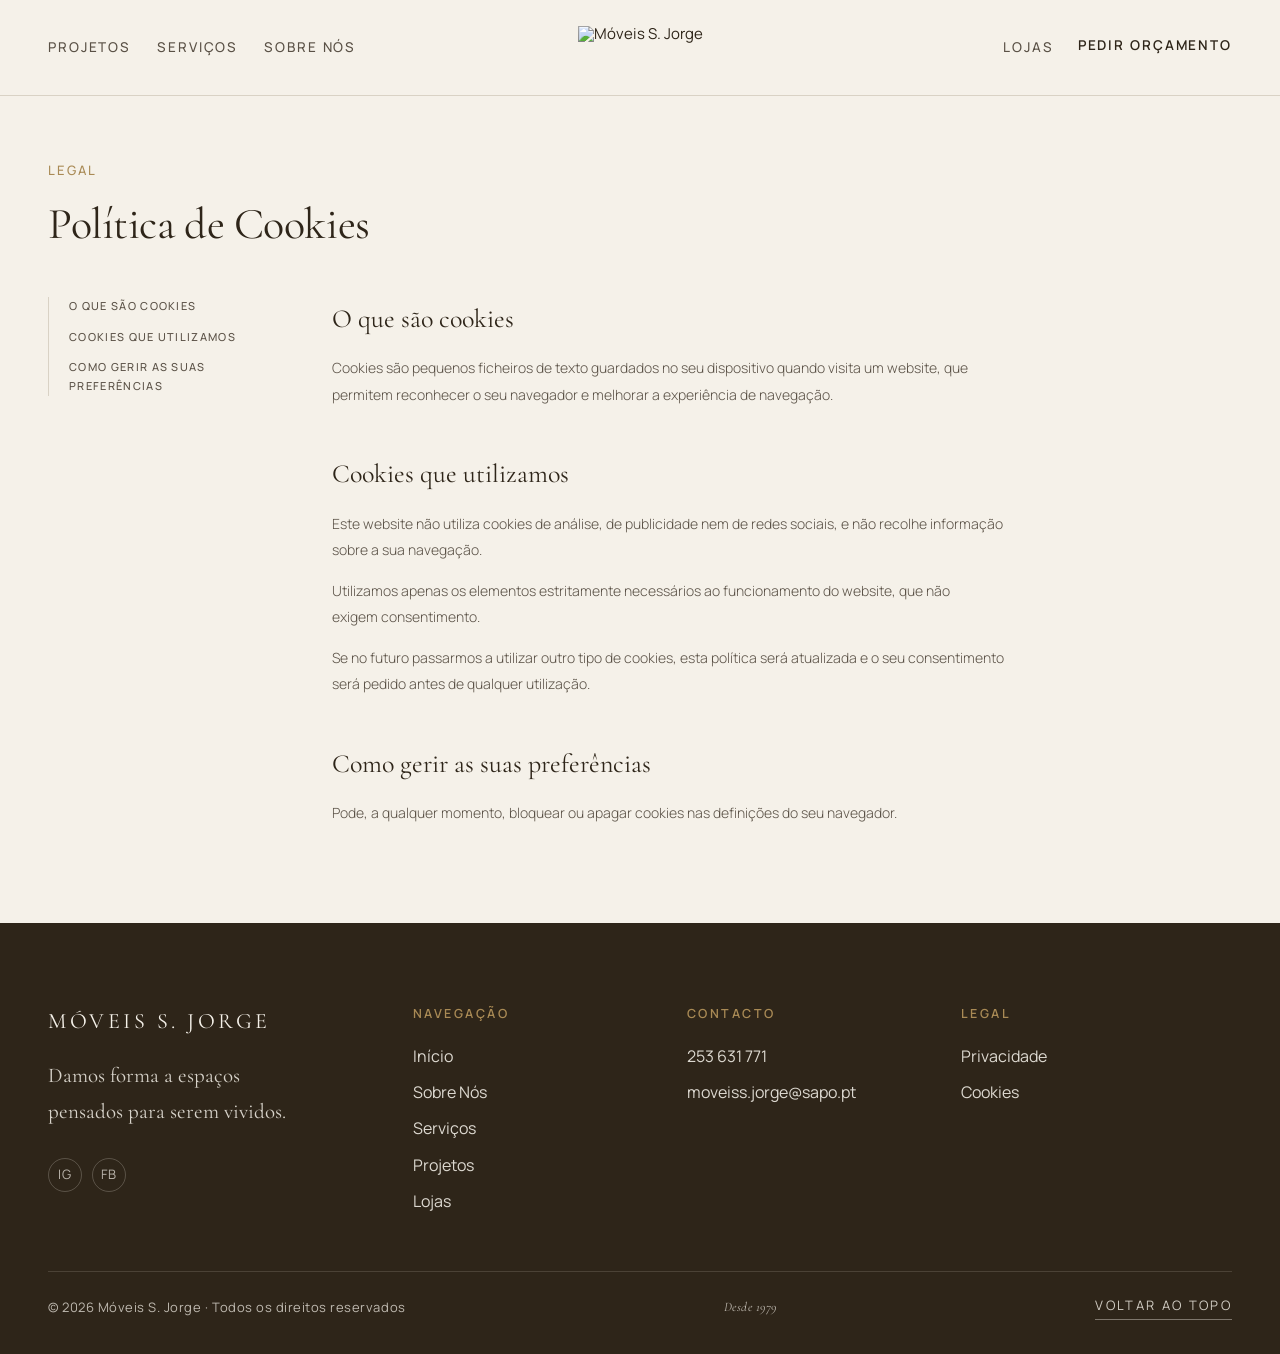
==== commit 7033ddf6: "Add files via upload" ====
--- a/politica-de-cookies.html
+++ b/politica-de-cookies.html
@@ -3,6 +3,10 @@
 <head>
 <meta charset="UTF-8">
 <meta name="viewport" content="width=device-width, initial-scale=1.0">
+<link rel="icon" href="/favicon.ico" sizes="any">
+<link rel="icon" type="image/png" sizes="48x48" href="assets/img/favicon-48.png">
+<link rel="icon" type="image/png" sizes="192x192" href="assets/img/favicon-192.png">
+<link rel="apple-touch-icon" href="assets/img/apple-touch-icon.png">
 <title>Política de Cookies | Móveis S. Jorge</title>
 <meta name="robots" content="noindex">
 <link href="https://fonts.googleapis.com/css2?family=Cormorant+Garamond:ital,wght@0,300;0,400;0,500;0,600;1,300;1,400;1,500;1,600&family=Manrope:wght@300;400;500;600;700;800&display=swap" rel="stylesheet">
@@ -14,16 +18,15 @@
 <nav class="nav" id="main-nav" role="navigation" aria-label="Navegação principal">
   <div class="nav-links">
     <a class="nav-link" href="projetos.html">Projetos</a>
-    <a class="nav-link" href="projetos.html#cozinhas">Cozinhas</a>
-    <a class="nav-link" href="projetos.html#propostas-3d">Projetos 3D</a>
     <a class="nav-link" href="servicos.html">Serviços</a>
+    <a class="nav-link" href="sobre-nos.html">Sobre Nós</a>
   </div>
   <a class="nav-logo" href="index.html">
     <img src="assets/img/logo-sjorge.png" alt="Móveis S. Jorge" class="logo-img">
   </a>
   <div class="nav-right">
-    <a class="nav-right-link" href="sobre-nos.html">Sobre Nós</a>
-    <a class="nav-cta" href="sobre-nos.html#lojas">Contactos</a>
+    <a class="nav-right-link" href="sobre-nos.html#lojas">Lojas</a>
+    <a class="nav-cta" href="tel:+351253631771" title="Ligar para 253 631 771">Pedir orçamento<span class="nav-cta-tel"> · 253 631 771</span></a>
     <button class="nav-toggle" id="nav-toggle" aria-expanded="false" aria-controls="nav-panel" aria-label="Abrir menu">
       <span></span><span></span><span></span>
     </button>
@@ -33,14 +36,12 @@
 <div class="nav-panel" id="nav-panel" role="dialog" aria-modal="true" aria-label="Menu de navegação">
   <div class="nav-panel-links">
     <a class="nav-panel-link" href="index.html">Início</a>
+    <a class="nav-panel-link" href="projetos.html">Projetos</a>
+    <a class="nav-panel-link" href="servicos.html">Serviços</a>
     <a class="nav-panel-link" href="sobre-nos.html">Sobre Nós</a>
-    <a class="nav-panel-link" href="servicos.html">Serviços</a>
-    <a class="nav-panel-link" href="projetos.html">Projetos</a>
-    <a class="nav-panel-link" href="projetos.html#cozinhas">Cozinhas</a>
-    <a class="nav-panel-link" href="projetos.html#propostas-3d">Projetos 3D</a>
-    <a class="nav-panel-link" href="sobre-nos.html#lojas">Contactos</a>
+    <a class="nav-panel-link" href="sobre-nos.html#lojas">Lojas</a>
   </div>
-  <a class="btn btn-gold nav-panel-cta" href="sobre-nos.html#lojas">Pedir Orçamento</a>
+  <a class="btn btn-gold nav-panel-cta" href="tel:+351253631771">Pedir orçamento · 253 631 771</a>
 </div>
 
 <section class="section" style="padding-top:calc(var(--nav-h) + 64px)">
@@ -51,21 +52,20 @@
     <div class="legal">
       <nav class="legal-toc" aria-label="Índice">
         <a href="#oquesao">O que são cookies</a>
-        <a href="#tipos">Tipos que utilizamos</a>
+        <a href="#tipos">Cookies que utilizamos</a>
         <a href="#gestao">Como gerir as suas preferências</a>
       </nav>
       <div class="legal-body">
         <h2 id="oquesao">O que são cookies</h2>
         <p>Cookies são pequenos ficheiros de texto guardados no seu dispositivo quando visita um website, que permitem reconhecer o seu navegador e melhorar a experiência de navegação.</p>
 
-        <h2 id="tipos">Tipos de cookies que utilizamos</h2>
-        <p><strong>Essenciais</strong>, necessários para o funcionamento do website (por exemplo, guardar a sua escolha nesta política de cookies). Não podem ser desativados.</p>
-        <p><strong>Preferências</strong>, guardam escolhas como o estado do menu ou da galeria, para uma navegação mais fluida.</p>
-
-        <p class="legal-pending">Secção pendente de confirmação, caso venham a ser integrados serviços de análise (ex.: Google Analytics) ou publicidade, esta política será atualizada com o detalhe de cada cookie de terceiros, o respetivo prazo de conservação e a forma de os recusar individualmente.</p>
+        <h2 id="tipos">Cookies que utilizamos</h2>
+        <p>Este website não utiliza cookies de análise, de publicidade nem de redes sociais, e não recolhe informação sobre a sua navegação.</p>
+        <p>Utilizamos apenas os elementos estritamente necessários ao funcionamento do website, que não exigem consentimento.</p>
+        <p>Se no futuro passarmos a utilizar outro tipo de cookies, esta política será atualizada e o seu consentimento será pedido antes de qualquer utilização.</p>
 
         <h2 id="gestao">Como gerir as suas preferências</h2>
-        <p>Pode aceitar ou recusar cookies não essenciais a qualquer momento através do aviso apresentado na primeira visita ao site. Pode também limpar os cookies guardados diretamente nas definições do seu navegador.</p>
+        <p>Pode, a qualquer momento, bloquear ou apagar cookies nas definições do seu navegador.</p>
       </div>
     </div>
   </div>
@@ -89,7 +89,7 @@
         <a href="sobre-nos.html">Sobre Nós</a>
         <a href="servicos.html">Serviços</a>
         <a href="projetos.html">Projetos</a>
-        <a href="sobre-nos.html#lojas">Contactos</a>
+        <a href="sobre-nos.html#lojas">Lojas</a>
       </div>
       <div class="fcol">
         <h5>Contacto</h5>
--- a/css/style.css
+++ b/css/style.css
@@ -1330,9 +1330,10 @@
 .pa-row .pa-ph{order:2}
 .pa-row .pa-txt{order:1}
 @media (min-width:901px){
-  .pa-row:nth-child(2){grid-template-columns:minmax(0,1.35fr) minmax(0,.8fr)}
-  .pa-row:nth-child(2) .pa-ph{order:1}
-  .pa-row:nth-child(2) .pa-txt{order:2}
+  /* alterna foto/texto em todos os projetos pares (antes: só no 2.º) */
+  .pa-row:nth-child(even){grid-template-columns:minmax(0,1.35fr) minmax(0,.8fr)}
+  .pa-row:nth-child(even) .pa-ph{order:1}
+  .pa-row:nth-child(even) .pa-txt{order:2}
 }
 .pa-ph{position:relative;display:block;width:100%;aspect-ratio:3/2;overflow:hidden;background:var(--stone);padding:0;border:0;cursor:pointer}
 .pa-ph img{position:absolute;inset:0;width:100%;height:100%;object-fit:cover;display:block;transition:transform 1.2s var(--ease)}
@@ -1563,3 +1564,393 @@
   .kz7 .p3-row{margin-top:clamp(28px,6vw,40px)!important}
 }
 @media (max-width:900px){#propostas-3d .p3-fig--main{display:none!important}#propostas-3d .p3-row{margin-top:clamp(28px,6vw,40px)!important}}
+
+/* Projetos 3D — faixa com scroll também no computador */
+@media (min-width:861px){#propostas-3d .kz7-row{overflow-x:auto!important}#propostas-3d .kz7-ctrl{display:grid!important}}
+#propostas-3d .kz7-ctrl{opacity:.45;transition:opacity .3s}#propostas-3d .kz7-ctrl:hover{opacity:1}
+/* Cozinhas — faixa com scroll também no computador */
+@media (min-width:861px){.kz7 .kz7-row{overflow-x:auto!important}.kz7 .kz7-ctrl{display:grid!important;opacity:.45;transition:opacity .3s}.kz7 .kz7-ctrl:hover{opacity:1}}
+
+/* Cabeçalho — menu compacto em ecrãs médios */
+@media (max-width:1180px){
+  .nav{display:flex!important;align-items:center;justify-content:space-between;padding:0 var(--pad)!important}
+  .nav-links,.nav-right-link,.nav-cta{display:none!important}
+  .nav-logo{justify-self:auto!important}
+  .logo-img{height:38px!important}
+  .nav.is-scrolled .logo-img{height:34px!important}
+  .nav-toggle{display:block!important}
+}
+@media (min-width:1181px) and (max-width:1400px){
+  .nav-links{gap:26px}.nav-right{gap:24px}
+  .nav-link,.nav-right-link,.nav-cta{font-size:11.5px;letter-spacing:.14em}
+  .logo-img{height:44px}
+}
+@media (max-width:1180px){.nav-toggle{width:26px!important;height:14px!important;padding:0!important;margin:0!important;box-sizing:content-box;transform:translateZ(0)}.nav-toggle span{position:absolute!important;left:0;right:0;width:auto!important;height:2px!important;opacity:1}.nav-toggle span:nth-child(1){top:0}.nav-toggle span:nth-child(2){top:6px}.nav-toggle span:nth-child(3){top:12px}}
+
+/* Decoração — mesmo comportamento dos Projetos 3D */
+#decoracao .p3-row{margin-top:clamp(56px,6vw,96px)!important}
+@media (max-width:900px){#decoracao .p3-fig--main{display:none!important}#decoracao .p3-row{margin-top:clamp(28px,6vw,40px)!important}}
+@media (min-width:861px){#decoracao .kz7-row{overflow-x:auto!important}#decoracao .kz7-ctrl{display:grid!important}}
+#decoracao .kz7-ctrl{opacity:.45;transition:opacity .3s}#decoracao .kz7-ctrl:hover{opacity:1}
+#decoracao .kz7-row .pw-frame{aspect-ratio:4/5!important}
+#decoracao .kz7-row .pw-frame img{object-fit:cover;object-position:50% 50%}
+
+/* Menu: botão Pedir orçamento (liga para a loja) — número só em ecrãs largos */
+.nav-cta-tel{font-weight:500}
+@media (max-width:1400px){.nav-cta-tel{display:none}}
+
+/* Rodapé mais legível (nov 2026) — antes: moradas/horário a 62% de opacidade, links a 68%, direitos/"Desde 1979" a 42% (contraste 3,6:1, abaixo do mínimo 4,5:1) */
+.fcol a{color:rgba(245,241,233,.88)!important}
+.fcol a[style*="rgba(245,241,233,.25)"],.fcol a[style*="rgba(245,241,233,.3)"]{color:rgba(245,241,233,.78)!important}
+.footer-cp,.footer-ph{color:rgba(245,241,233,.72)!important}
+.footer-cp a{color:rgba(245,241,233,.9)!important}
+.footer-up{color:rgba(245,241,233,.82)!important;border-color:rgba(245,241,233,.4)!important}
+.fcol a:hover,.footer-cp a:hover,.footer-up:hover{color:var(--gold)!important}
+
+/* ===== Projetos — grelhas editoriais, 3D em branco e fecho de contacto (nov 2026) ===== */
+.p3--white{background:var(--white)}
+.pgrid{display:grid;gap:clamp(14px,1.6vw,26px);margin-top:clamp(36px,4vw,64px)}
+.pgrid .pw-frame{height:100%}
+/* Cozinhas: 1 foto larga + 2 */
+.pgrid--kz{grid-template-columns:2fr 1fr 1fr}
+.pgrid--kz .pw-item{height:clamp(240px,26vw,420px)}
+/* Decoração: 3 verticais desencontradas */
+.pgrid--deco{grid-template-columns:repeat(3,minmax(0,1fr));align-items:start}
+.pgrid--deco .pw-frame{aspect-ratio:4/5;height:auto}
+.pgrid--deco .pw-item:nth-child(2){margin-top:clamp(28px,4vw,72px)}
+.pgrid-more{margin-top:clamp(24px,2.4vw,36px);display:flex;justify-content:flex-end}
+/* Fecho */
+.pcta{background:var(--ivory);border-top:1px solid var(--line);padding:clamp(64px,7vw,110px) 0;text-align:center}
+.pcta-in{display:flex;flex-direction:column;align-items:center}
+.pcta-h{font-family:var(--sr);font-size:clamp(28px,3.2vw,44px);font-weight:400;line-height:1.16;letter-spacing:-.02em;color:var(--brown);margin:0 0 16px;text-wrap:balance}
+.pcta-h em{font-style:italic}
+.pcta-p{font-size:16px;line-height:1.7;color:var(--tx2);margin:0 0 32px}
+.pcta-links{display:flex;flex-wrap:wrap;justify-content:center;gap:16px 40px}
+.pcta-lnk{font-family:var(--sr);font-size:clamp(19px,1.4vw,22px);color:var(--brown);border-bottom:1px solid rgba(46,37,25,.35);padding-bottom:6px;transition:color .3s,border-color .3s}
+.pcta-lnk:hover{color:#8A6E3F;border-color:#8A6E3F}
+@media(max-width:760px){
+  .pgrid--kz{grid-template-columns:1fr 1fr}
+  .pgrid--kz .pgrid-a{grid-column:1/-1}
+  .pgrid--kz .pw-item{height:clamp(170px,46vw,260px)}
+  .pgrid--deco{gap:8px}
+  .pgrid--deco .pw-item:nth-child(2){margin-top:24px}
+  .pgrid-more{justify-content:flex-start}
+  .pcta-links{flex-direction:column;gap:18px}
+}
+
+/* Telemóvel e tablet — textos alinhados à esquerda (nov 2026)
+   Antes: nos Projetos concluídos o bloco de texto ficava centrado (o .pa-row usa align-items:center);
+   Catálogos e o fecho de contacto também estavam centrados, ao contrário do resto da página. */
+@media (max-width:900px){
+  .pa-row,.pa-row:nth-child(even){align-items:stretch!important}
+  .pa-txt{align-self:stretch!important;max-width:none!important;margin:0!important}
+  .cat-intro{text-align:left!important;margin:0 0 40px!important;max-width:none!important}
+  .cat-label{text-align:left!important}
+  .pcta{text-align:left}
+  .pcta-in{align-items:flex-start}
+  .pcta-links{justify-content:flex-start}
+}
+
+/* Catálogos — 4 categorias (nov 2026; antes 3 colunas) */
+.cat-row{grid-template-columns:repeat(4,minmax(0,1fr))}
+.cat-fig--d .cat-img{aspect-ratio:4/3}
+@media (max-width:980px){.cat-row{grid-template-columns:1fr}}
+
+/* ===== Galerias — vista premium (nov 2026) =====
+   Antes: fundo semitransparente com a página desfocada por trás, setas e fechar em caixas
+   quadradas pretas, sem nome nem descrição do projeto, só "1 / 4" e "Fale connosco" soltos. */
+.gallery.gallery{background:#15120E!important;backdrop-filter:none!important;-webkit-backdrop-filter:none!important;
+  padding:0!important;display:flex;flex-direction:column}
+/* Cabeçalho: nome à esquerda, fechar à direita */
+.gallery .gallery-top{position:static!important;display:flex!important;align-items:center!important;justify-content:space-between;
+  padding:clamp(18px,2vw,28px) clamp(20px,4vw,64px)!important;margin:0!important;border:0!important}
+.gallery .gallery-top>div{display:flex!important;flex-direction:column;align-items:flex-start;gap:6px}
+.gallery .gallery-eyebrow{order:1!important;font-size:10.5px!important;font-weight:500!important;letter-spacing:.32em!important;color:#C2A673!important;margin:0!important}
+.gallery .gallery-name{order:2!important;font-family:var(--sr);font-size:clamp(24px,2.2vw,34px)!important;font-weight:400;line-height:1;color:var(--ivory)}
+.gallery .gallery-close{width:auto!important;height:auto!important;background:none!important;border:0!important;border-radius:0!important;backdrop-filter:none!important;
+  padding:8px 0 8px 12px!important;font-size:18px!important;color:rgba(245,241,233,.7)!important;transition:color .3s var(--ease)!important}
+.gallery .gallery-close:hover{color:#C2A673!important}
+/* Palco: foto ao centro, setas finas fora da foto */
+.gallery .gallery-body{flex:1;min-height:0;display:flex!important;flex-direction:column;gap:0!important;padding:0!important}
+.gallery .gallery-stage{flex:1;min-height:0;position:relative;display:flex;padding:0 clamp(72px,8vw,140px)}
+.gallery .gallery-frame{background:none!important;border:0!important}
+.gallery .gallery-frame img{box-shadow:none!important}
+.gallery .gallery-nav{width:46px!important;height:46px!important;border-radius:50%!important;background:transparent!important;backdrop-filter:none!important;
+  border:1px solid rgba(245,241,233,.22)!important;color:rgba(245,241,233,.8)!important;font-family:var(--sr);font-size:22px!important;opacity:1!important;
+  transition:border-color .3s var(--ease),color .3s var(--ease)!important}
+.gallery .gallery-nav:hover{border-color:#C2A673!important;color:#C2A673!important}
+.gallery .gallery-prev{left:clamp(16px,2.4vw,44px)!important}
+.gallery .gallery-next{right:clamp(16px,2.4vw,44px)!important}
+/* Rodapé: descrição e etiquetas à esquerda, contador e contacto à direita */
+.gallery .gallery-side{display:grid!important;grid-template-columns:minmax(0,1fr) auto auto;grid-template-areas:"desc count cta" "loc count cta";
+  align-items:center!important;column-gap:clamp(24px,3vw,56px)!important;row-gap:8px!important;
+  margin:clamp(16px,2vw,26px) clamp(20px,4vw,64px) 0!important;padding:clamp(16px,1.8vw,22px) 0 clamp(18px,2vw,28px)!important;
+  border:0!important;border-top:1px solid rgba(245,241,233,.12)!important;width:auto!important;align-self:stretch!important;overflow:visible!important}
+.gallery .gallery-side .proj-desc{display:block!important;grid-area:desc;max-width:72ch;margin:0!important;font-family:var(--ss)!important;
+  font-size:14.5px!important;line-height:1.6!important;color:rgba(245,241,233,.78)!important}
+.gallery .gallery-side .proj-loc{display:block!important;grid-area:loc;padding:0!important;border:0!important;width:auto!important;
+  font-size:10.5px!important;font-weight:500;letter-spacing:.24em!important;text-transform:uppercase;color:#C2A673!important}
+.gallery .gallery-side .gallery-count{grid-area:count;margin:0!important;font-family:var(--sr)!important;font-size:17px!important;letter-spacing:.12em!important;color:rgba(245,241,233,.6)!important;white-space:nowrap}
+.gallery .gallery-side .gallery-cta{grid-area:cta;display:block!important;margin:0!important;padding:0!important;border:0!important;width:auto!important}
+.gallery .gallery-cta p{display:none!important}
+.gallery .gallery-cta .btn{font-size:19px!important;white-space:nowrap}
+@media (max-width:760px){
+  .gallery .gallery-top{padding:16px 18px!important}
+  .gallery .gallery-name{font-size:24px!important}
+  .gallery .gallery-stage{padding:0}
+  .gallery .gallery-nav{width:40px!important;height:40px!important;background:rgba(21,18,14,.45)!important;border-color:rgba(245,241,233,.3)!important;font-size:19px!important}
+  .gallery .gallery-prev{left:10px!important}.gallery .gallery-next{right:10px!important}
+  .gallery .gallery-side{grid-template-columns:1fr auto;grid-template-areas:"desc desc" "loc loc" "cta count";row-gap:12px!important;margin:16px 18px 0!important;padding:16px 0 22px!important}
+  .gallery .gallery-side .proj-desc{font-size:14px!important;display:-webkit-box!important;-webkit-line-clamp:3;-webkit-box-orient:vertical;overflow:hidden}
+  .gallery .gallery-cta .btn{font-size:18px!important}
+}
+
+/* Galerias — só imagem (nov 2026): sem nome, descrição, etiquetas nem "Fale connosco".
+   Fica: fundo escuro, foto grande, setas, fechar e um contador discreto. */
+.gallery .gallery-top{position:absolute!important;top:0;right:0;z-index:5;padding:clamp(14px,2vw,26px) clamp(16px,2.4vw,36px)!important}
+.gallery .gallery-top>div{display:none!important}
+.gallery .gallery-stage{padding:clamp(24px,3vw,48px) clamp(72px,8vw,130px) 0}
+.gallery .gallery-side{grid-template-columns:1fr!important;grid-template-areas:"count"!important;justify-items:center;border-top:0!important;
+  margin:0!important;padding:14px 0 18px!important}
+.gallery .gallery-side .proj-desc,.gallery .gallery-side .proj-loc,.gallery .gallery-side .gallery-cta{display:none!important}
+.gallery .gallery-side .gallery-count{font-size:13px!important;letter-spacing:.2em!important;color:rgba(245,241,233,.45)!important}
+@media (max-width:760px){
+  .gallery .gallery-top{padding:12px 14px!important}
+  .gallery .gallery-stage{padding:56px 0 0}
+  .gallery .gallery-side{grid-template-columns:1fr!important;grid-template-areas:"count"!important;margin:0!important;padding:14px 0 20px!important}
+}
+
+/* ===== Fecho "Pedir orçamento" — versão premium (nov 2026) =====
+   Antes: fundo marfim liso, título numa linha, 3 links soltos com algarismos "antigos". */
+.pcta.pcta{position:relative;overflow:hidden;background:#15120E;border:0;text-align:center;padding:clamp(96px,11vw,168px) 0}
+.pcta-bg{position:absolute;inset:0}
+.pcta-bg img{width:100%;height:100%;object-fit:cover;object-position:50% 40%;display:block;filter:saturate(.85)}
+.pcta-bg::after{content:"";position:absolute;inset:0;background:linear-gradient(180deg,rgba(21,18,14,.72) 0%,rgba(21,18,14,.62) 45%,rgba(21,18,14,.86) 100%)}
+.pcta .pcta-in{position:relative;z-index:1;display:flex;flex-direction:column;align-items:center}
+.pcta-ey{font-size:11px;font-weight:500;letter-spacing:.36em;text-transform:uppercase;color:#C9A45C;margin:0 0 26px}
+.pcta .pcta-h{color:var(--ivory);font-size:clamp(34px,4.4vw,62px);line-height:1.08;letter-spacing:-.02em;margin:0 0 22px}
+.pcta .pcta-h em{color:#E6D3AC}
+.pcta .pcta-p{color:rgba(245,241,233,.78);font-size:16px;margin:0 0 clamp(44px,5vw,64px)}
+.pcta-cols{display:grid;grid-template-columns:repeat(3,minmax(0,auto));justify-content:center;border-top:1px solid rgba(245,241,233,.18);padding-top:clamp(28px,3vw,40px)}
+.pcta-col{display:flex;flex-direction:column;align-items:center;gap:10px;padding:0 clamp(28px,3.6vw,60px);color:var(--ivory);text-decoration:none}
+.pcta-col+.pcta-col{border-left:1px solid rgba(245,241,233,.18)}
+.pcta-lbl{font-size:10.5px;font-weight:500;letter-spacing:.26em;text-transform:uppercase;color:#C9A45C}
+.pcta-val{font-family:var(--sr);font-size:clamp(20px,1.7vw,26px);font-variant-numeric:lining-nums;letter-spacing:.01em;color:var(--ivory);
+  padding-bottom:4px;border-bottom:1px solid transparent;transition:color .35s var(--ease),border-color .35s var(--ease)}
+.pcta-col:hover .pcta-val{color:#E6D3AC;border-color:rgba(230,211,172,.6)}
+@media (max-width:900px){
+  .pcta.pcta{text-align:left;padding:88px 0}
+  .pcta .pcta-in{align-items:flex-start}
+  .pcta-cols{grid-template-columns:1fr;width:100%;padding-top:0}
+  .pcta-col{align-items:flex-start;padding:22px 0;border-bottom:1px solid rgba(245,241,233,.18)}
+  .pcta-col+.pcta-col{border-left:0}
+  .pcta-val{font-size:22px}
+}
+
+/* Fecho "Pedir orçamento" — mais compacto e sem linhas (nov 2026) */
+.pcta.pcta{padding:clamp(56px,6vw,88px) 0}
+.pcta-ey{margin-bottom:16px}
+.pcta .pcta-h{font-size:clamp(28px,3.2vw,44px);margin-bottom:14px}
+.pcta .pcta-p{font-size:15px;margin-bottom:clamp(26px,3vw,36px)}
+.pcta-cols{border-top:0;padding-top:0}
+.pcta-col+.pcta-col{border-left:0}
+.pcta-col{gap:6px;padding:0 clamp(22px,3vw,48px)}
+.pcta-val{font-size:clamp(18px,1.4vw,22px)}
+@media (max-width:900px){
+  .pcta.pcta{padding:60px 0}
+  .pcta-cols{gap:18px}
+  .pcta-col{padding:0;border-bottom:0}
+  .pcta-val{font-size:20px}
+}
+
+/* Fecho "Pedir orçamento" — tablet e telemóvel mais compactos (nov 2026) */
+@media (max-width:900px){
+  .pcta.pcta{padding:44px 0}
+  .pcta-ey{margin-bottom:10px;font-size:10px}
+  .pcta .pcta-h{font-size:clamp(24px,5.4vw,32px);margin-bottom:8px}
+  .pcta .pcta-p{font-size:14px;margin-bottom:22px}
+  .pcta-cols{grid-template-columns:auto auto;justify-content:start;gap:16px 36px}
+  .pcta-col:last-child{grid-column:1/-1}
+  .pcta-col{gap:3px}
+  .pcta-lbl{font-size:9.5px}
+  .pcta-val{font-size:18px;padding-bottom:0}
+}
+@media (max-width:480px){
+  .pcta.pcta{padding:38px 0}
+  .pcta .pcta-p{display:none}
+  .pcta .pcta-h{margin-bottom:20px}
+  .pcta-cols{grid-template-columns:1fr;gap:12px}
+  .pcta-val{font-size:17px}
+}
+
+/* Fecho "Pedir orçamento" — Lojas na mesma linha que Telefone e Email quando cabe (tablet) */
+@media (max-width:900px) and (min-width:481px){
+  .pcta-cols{display:flex!important;flex-wrap:wrap;gap:16px 32px}
+  .pcta-col:last-child{grid-column:auto}
+}
+
+/* Fecho "Pedir orçamento" — foto mais visível e menos texto (nov 2026)
+   Antes: foto toda escurecida por igual e cortada nas cortinas; frase "Ligue-nos…" a mais. */
+.pcta .pcta-p{display:none!important}
+.pcta .pcta-h{margin-bottom:clamp(26px,3vw,38px)!important}
+.pcta-bg img{object-position:62% 30%;filter:saturate(.95)}
+.pcta-bg::after{background:linear-gradient(90deg,rgba(21,18,14,.82) 0%,rgba(21,18,14,.62) 38%,rgba(21,18,14,.18) 75%,rgba(21,18,14,.08) 100%)}
+@media (min-width:901px){
+  .pcta.pcta{text-align:left}
+  .pcta .pcta-in{align-items:flex-start}
+  .pcta-cols{justify-content:start}
+  .pcta-col{align-items:flex-start;padding:0 clamp(28px,3vw,48px) 0 0}
+}
+@media (max-width:480px){
+  .pcta-bg img{object-position:70% 30%}
+  .pcta-bg::after{background:linear-gradient(90deg,rgba(21,18,14,.84) 0%,rgba(21,18,14,.6) 60%,rgba(21,18,14,.35) 100%)}
+}
+@media (min-width:481px){.pcta-bg img{object-position:60% 64%}}
+@media (min-width:481px){.pcta-bg::after{background:linear-gradient(90deg,rgba(21,18,14,.86) 0%,rgba(21,18,14,.74) 45%,rgba(21,18,14,.3) 72%,rgba(21,18,14,.1) 100%)}}
+
+/* ===== Fecho "Pedir orçamento" — foto inteira ao lado do texto (nov 2026)
+   Antes: foto de fundo a toda a largura, sempre cortada (a foto é quadrada). ===== */
+.pcta.pcta--split{background:#15120E;padding:clamp(56px,6vw,96px) 0;text-align:left}
+.pcta--split .pcta-bg{display:none}
+.pcta-grid{display:grid;grid-template-columns:minmax(0,1fr) auto;align-items:center;gap:clamp(40px,6vw,110px)}
+.pcta--split .pcta-in{align-items:flex-start}
+.pcta--split .pcta-cols{display:flex!important;flex-wrap:wrap;justify-content:flex-start;gap:20px 44px}
+.pcta--split .pcta-col{align-items:flex-start;padding:0!important;border:0!important}
+.pcta--split .pcta-col:last-child{grid-column:auto}
+.pcta-photo{margin:0;width:clamp(300px,30vw,460px);aspect-ratio:1/1}
+.pcta-photo img{width:100%;height:100%;object-fit:contain;display:block}
+/* Tablet: lado a lado, foto mais pequena */
+@media (max-width:900px){
+  .pcta.pcta--split{padding:48px 0}
+  .pcta-grid{gap:32px}
+  .pcta-photo{width:clamp(220px,34vw,300px)}
+  .pcta--split .pcta-cols{flex-direction:column;gap:14px}
+}
+/* Telemóvel: foto inteira em cima, texto por baixo */
+@media (max-width:600px){
+  .pcta.pcta--split{padding:0 0 40px}
+  .pcta-grid{grid-template-columns:1fr;gap:28px;padding:0!important}
+  .pcta-photo{order:-1;width:100%}
+  .pcta--split .pcta-in{padding:0 var(--pad)}
+  .pcta--split .pcta-h{margin-bottom:22px!important}
+}
+@media (max-width:600px){
+  .pcta-grid{padding:0 var(--pad)!important}
+  .pcta--split .pcta-in{padding:0}
+  .pcta-photo{width:auto;margin:0 calc(-1 * var(--pad))}
+  .pcta--split .pcta-cols{gap:12px}
+}
+
+/* Fecho "Pedir orçamento" — sem foto, fundo areia (nov 2026)
+   Antes: fundo quase preto com foto. Agora: tom areia/caramelo da paleta, texto castanho e dourado escuro. */
+.pcta.pcta--sand{background:#D9CAB0;padding:clamp(52px,5.5vw,84px) 0}
+.pcta--sand .pcta-grid{grid-template-columns:1fr;gap:0}
+.pcta--sand .pcta-in{align-items:center;text-align:center}
+.pcta--sand .pcta-ey{color:#7A5E33}
+.pcta--sand .pcta-h{color:var(--brown)}
+.pcta--sand .pcta-h em{color:#7A5E33}
+.pcta--sand .pcta-cols{justify-content:center;gap:20px 56px}
+.pcta--sand .pcta-col{align-items:center;color:var(--brown)}
+.pcta--sand .pcta-lbl{color:#7A5E33}
+.pcta--sand .pcta-val{color:var(--brown)}
+.pcta--sand .pcta-col:hover .pcta-val{color:#7A5E33;border-color:rgba(122,94,51,.55)}
+@media (max-width:900px){
+  .pcta.pcta--sand{padding:44px 0}
+  .pcta--sand .pcta-in{align-items:flex-start;text-align:left}
+  .pcta--sand .pcta-cols{flex-direction:row;justify-content:flex-start;gap:16px 32px}
+  .pcta--sand .pcta-col{align-items:flex-start}
+}
+@media (max-width:600px){
+  .pcta.pcta--sand{padding:40px 0}
+  .pcta--sand .pcta-grid{padding:0 var(--pad)!important}
+  .pcta--sand .pcta-cols{flex-direction:column;gap:12px}
+}
+
+/* ===== Projetos concluídos — ficha mais premium (nov 2026)
+   Antes: número sozinho numa linha, descrição presa a 44 caracteres, etiquetas a negrito cinzento. ===== */
+.pa-txt{display:grid!important;grid-template-columns:auto minmax(0,1fr);column-gap:18px;row-gap:16px;align-items:baseline;justify-items:start}
+.pa-txt>*{grid-column:1/-1}
+.pa-txt>.pa-num{grid-column:1;font-size:15px;letter-spacing:.12em;padding-right:18px;border-right:1px solid rgba(169,138,85,.5);line-height:1}
+.pa-txt>.pa-name{grid-column:2;margin:0}
+.pa-p{max-width:52ch}
+.pa-tags{font-weight:500!important;color:#8A6E3F!important;letter-spacing:.22em!important}
+.pa-lnk{margin-top:6px}
+@media (max-width:900px){
+  .pa-p{max-width:68ch!important}
+  .pa-txt{row-gap:12px}
+}
+@media (max-width:600px){
+  .pa-p{max-width:none!important}
+}
+@media (min-width:901px){
+  .pa-row,.pa-row:nth-child(even){grid-template-columns:minmax(0,1fr) minmax(0,1.25fr)!important}
+  .pa-row:nth-child(even){grid-template-columns:minmax(0,1.25fr) minmax(0,1fr)!important}
+  .pa-p{max-width:56ch}
+}
+@media (max-width:600px){.pa-tags{letter-spacing:.14em!important;font-size:11px!important}}
+
+/* Projetos concluídos — link "Ver projeto" pequeno e dourado (nov 2026)
+   Antes: "Explorar projeto" grande (20–23px), serifado castanho, sublinhado longo. */
+.pa-txt .pa-lnk.p3-btn{font-family:var(--ss)!important;font-size:12px!important;font-weight:500;letter-spacing:.22em!important;text-transform:uppercase;
+  color:#8A6E3F!important;border-bottom:1px solid rgba(138,110,63,.45)!important;padding:0 0 6px!important;gap:10px;margin-top:4px}
+.pa-txt .pa-lnk.p3-btn::after{font-size:12px}
+.pa-txt .pa-lnk.p3-btn:hover{color:var(--brown)!important;border-color:var(--brown)!important}
+.pa-txt .pa-lnk.p3-btn{text-transform:uppercase!important}
+@media (max-width:760px){.pa-txt .pa-lnk.p3-btn{font-size:11.5px!important;min-height:40px;align-items:flex-end;margin-top:0}}
+
+/* Projetos concluídos em telemóvel/tablet — foto primeiro, ficha por baixo e mais pequena (nov 2026)
+   Antes: texto em cima e foto por baixo, descrição a 16–17px. */
+@media (max-width:900px){
+  .pa-row .pa-ph,.pa-row:nth-child(even) .pa-ph{order:1!important}
+  .pa-row .pa-txt,.pa-row:nth-child(even) .pa-txt{order:2!important}
+  .pa-row,.pa-row:nth-child(even){gap:18px!important}
+  .pa-txt{row-gap:10px!important}
+  .pa-txt>.pa-name{font-size:28px!important}
+  .pa-txt>.pa-num{font-size:13px}
+  .pa-p{font-size:15px!important;line-height:1.65!important}
+  .pa-tags{font-size:11px!important}
+}
+
+/* Projetos concluídos em telemóvel/tablet — título em cima, foto, ficha por baixo (nov 2026) */
+@media (max-width:900px){
+  #trabalho .pa-row,#trabalho .pa-row:nth-child(even){display:grid!important;grid-template-columns:auto minmax(0,1fr)!important;column-gap:14px;row-gap:0!important;align-items:baseline}
+  #trabalho .pa-txt{display:contents!important}
+  #trabalho .pa-num{grid-column:1;grid-row:1;order:0!important;font-size:13px;padding-right:14px}
+  #trabalho .pa-name{grid-column:2;grid-row:1;order:0!important;margin:0 0 14px!important}
+  #trabalho .pa-ph{grid-column:1/-1;grid-row:2;order:0!important;margin-bottom:16px}
+  #trabalho .pa-p{grid-column:1/-1;grid-row:3;font-size:14px!important;line-height:1.7!important;color:#7A7064!important;margin:0 0 10px!important}
+  #trabalho .pa-tags{grid-column:1/-1;grid-row:4;margin-bottom:8px}
+  #trabalho .pa-lnk{grid-column:1/-1;grid-row:5;justify-self:start}
+}
+@media (max-width:900px){
+  #trabalho .pa-row,#trabalho .pa-row:nth-child(even){align-items:center}
+  #trabalho .pa-num{align-self:center;line-height:1!important;height:1em;margin-bottom:14px}
+  #trabalho .pa-name{align-self:center;line-height:1!important}
+}
+
+/* Projetos concluídos em telemóvel/tablet — "Ver projeto" na linha do título, à direita (nov 2026)
+   Antes: link numa linha própria no fim da ficha. */
+@media (max-width:900px){
+  #trabalho .pa-row,#trabalho .pa-row:nth-child(even){grid-template-columns:auto minmax(0,1fr) auto!important}
+  #trabalho .pa-num{grid-column:1;grid-row:1}
+  #trabalho .pa-name{grid-column:2;grid-row:1}
+  #trabalho .pa-lnk{grid-column:3!important;grid-row:1!important;justify-self:end!important;align-self:center!important;
+    margin:0 0 14px!important;min-height:0!important;padding-bottom:4px!important;white-space:nowrap}
+  #trabalho .pa-ph{grid-column:1/-1}
+  #trabalho .pa-p{grid-column:1/-1;margin:0!important}
+}
+@media (max-width:380px){
+  #trabalho .pa-lnk{letter-spacing:.14em!important;font-size:11px!important}
+  #trabalho .pa-txt>.pa-name,#trabalho .pa-name{font-size:25px!important}
+}
+
+/* Decoração — no telemóvel/tablet a 1.ª foto da grelha é a principal do computador (jarra dourada) */
+.pgrid-mob{display:none!important}
+@media (max-width:900px){
+  .pgrid--deco .pgrid-desk{display:none!important}
+  .pgrid--deco .pgrid-mob{display:block!important;order:-1}
+}
+
+/* Projetos concluídos — número (01, 02…) maior (nov 2026; antes 15px no computador, 13px no telemóvel) */
+.pa-txt>.pa-num{font-size:clamp(20px,1.6vw,24px)!important;letter-spacing:.08em!important}
+@media (max-width:900px){#trabalho .pa-num{font-size:19px!important;height:auto!important;padding-right:14px}}
--- a/css/mobile.css
+++ b/css/mobile.css
@@ -181,3 +181,42 @@
   .pa-txt{order:1!important}
   .pa-ph,.pa-row:nth-child(even) .pa-ph{order:2!important;aspect-ratio:4/3!important}
 }
+
+/* Catálogos em telemóvel e tablet — grelha 2×2 (nov 2026)
+   Antes: faixa deslizante (1,5 fotos visíveis, alturas e legendas desalinhadas, barra de progresso
+   desalinhada); no tablet, 4 fotos grandes empilhadas. */
+@media (max-width:980px){
+  .cat-row{display:grid!important;grid-template-columns:repeat(2,minmax(0,1fr))!important;gap:28px 14px!important;overflow:visible!important;margin:0!important;padding:0!important;align-items:start!important}
+  .cat-row>*{flex:none!important;min-width:0}
+  .cat-fig .cat-img,.cat-fig--a .cat-img,.cat-fig--b .cat-img,.cat-fig--c .cat-img,.cat-fig--d .cat-img{aspect-ratio:1/1!important}
+  .cat-cap{font-size:12px!important;letter-spacing:.08em!important;line-height:1.45!important;margin-top:10px!important}
+  .kz7-ctrl[data-scroller-ctrl="cat"]{display:none!important}
+}
+
+/* Catálogos em telemóvel/tablet — v2 (nov 2026)
+   Antes: grelha 2×2 de quadrados, que cortava e ampliava as fotos horizontais (Quartos, Sofás).
+   Agora: fotos horizontais a toda a largura e no seu formato; as verticais lado a lado. */
+@media (max-width:980px){
+  .cat-row{grid-template-columns:repeat(2,minmax(0,1fr))!important;gap:30px 14px!important}
+  .cat-fig--d{order:1}.cat-fig--b{order:2}.cat-fig--a{order:3}.cat-fig--c{order:4}
+  .cat-fig--d,.cat-fig--c{grid-column:1/-1}
+  .cat-fig--d .cat-img,.cat-fig--c .cat-img{aspect-ratio:16/10!important}
+  .cat-fig--b .cat-img,.cat-fig--a .cat-img{aspect-ratio:4/5!important}
+  .cat-fig--c .cat-img img{object-position:50% 40%}
+}
+
+/* ===== Menu do telemóvel/tablet — simples e limpo (nov 2026)
+   Antes: números 01–05 antes de cada link, linhas entre links, letra fina e grande.
+   Agora: só os nomes em serifado, sem números nem linhas; contacto discreto em baixo. ===== */
+@media (max-width:1180px){
+  .nav-panel{background:var(--ivory)!important;padding:calc(var(--nav-h) + 40px) var(--pad) 40px!important;display:flex!important;flex-direction:column;justify-content:space-between}
+  .nav-panel .nav-panel-links{display:flex!important;flex-direction:column;gap:18px!important;counter-reset:none}
+  .nav-panel .nav-panel-link{display:block!important;padding:0!important;border:0!important;
+    font-family:var(--sr)!important;font-weight:400!important;font-size:clamp(26px,7vw,32px)!important;line-height:1.15!important;letter-spacing:0!important;
+    text-transform:none!important;color:var(--brown)!important;transition:opacity .6s var(--ease),transform .6s var(--ease),color .3s}
+  .nav-panel .nav-panel-link::before{content:none!important}
+  .nav-panel .nav-panel-link.active{color:#8A6E3F!important;font-style:italic}
+  .nav-panel .nav-panel-cta{align-self:flex-start;margin-top:0!important;background:none!important;border:0!important;border-radius:0!important;
+    border-bottom:1px solid rgba(138,110,63,.45)!important;padding:0 0 6px!important;
+    font-family:var(--ss)!important;font-size:12px!important;font-weight:500!important;letter-spacing:.22em!important;text-transform:uppercase!important;color:#8A6E3F!important}
+}
